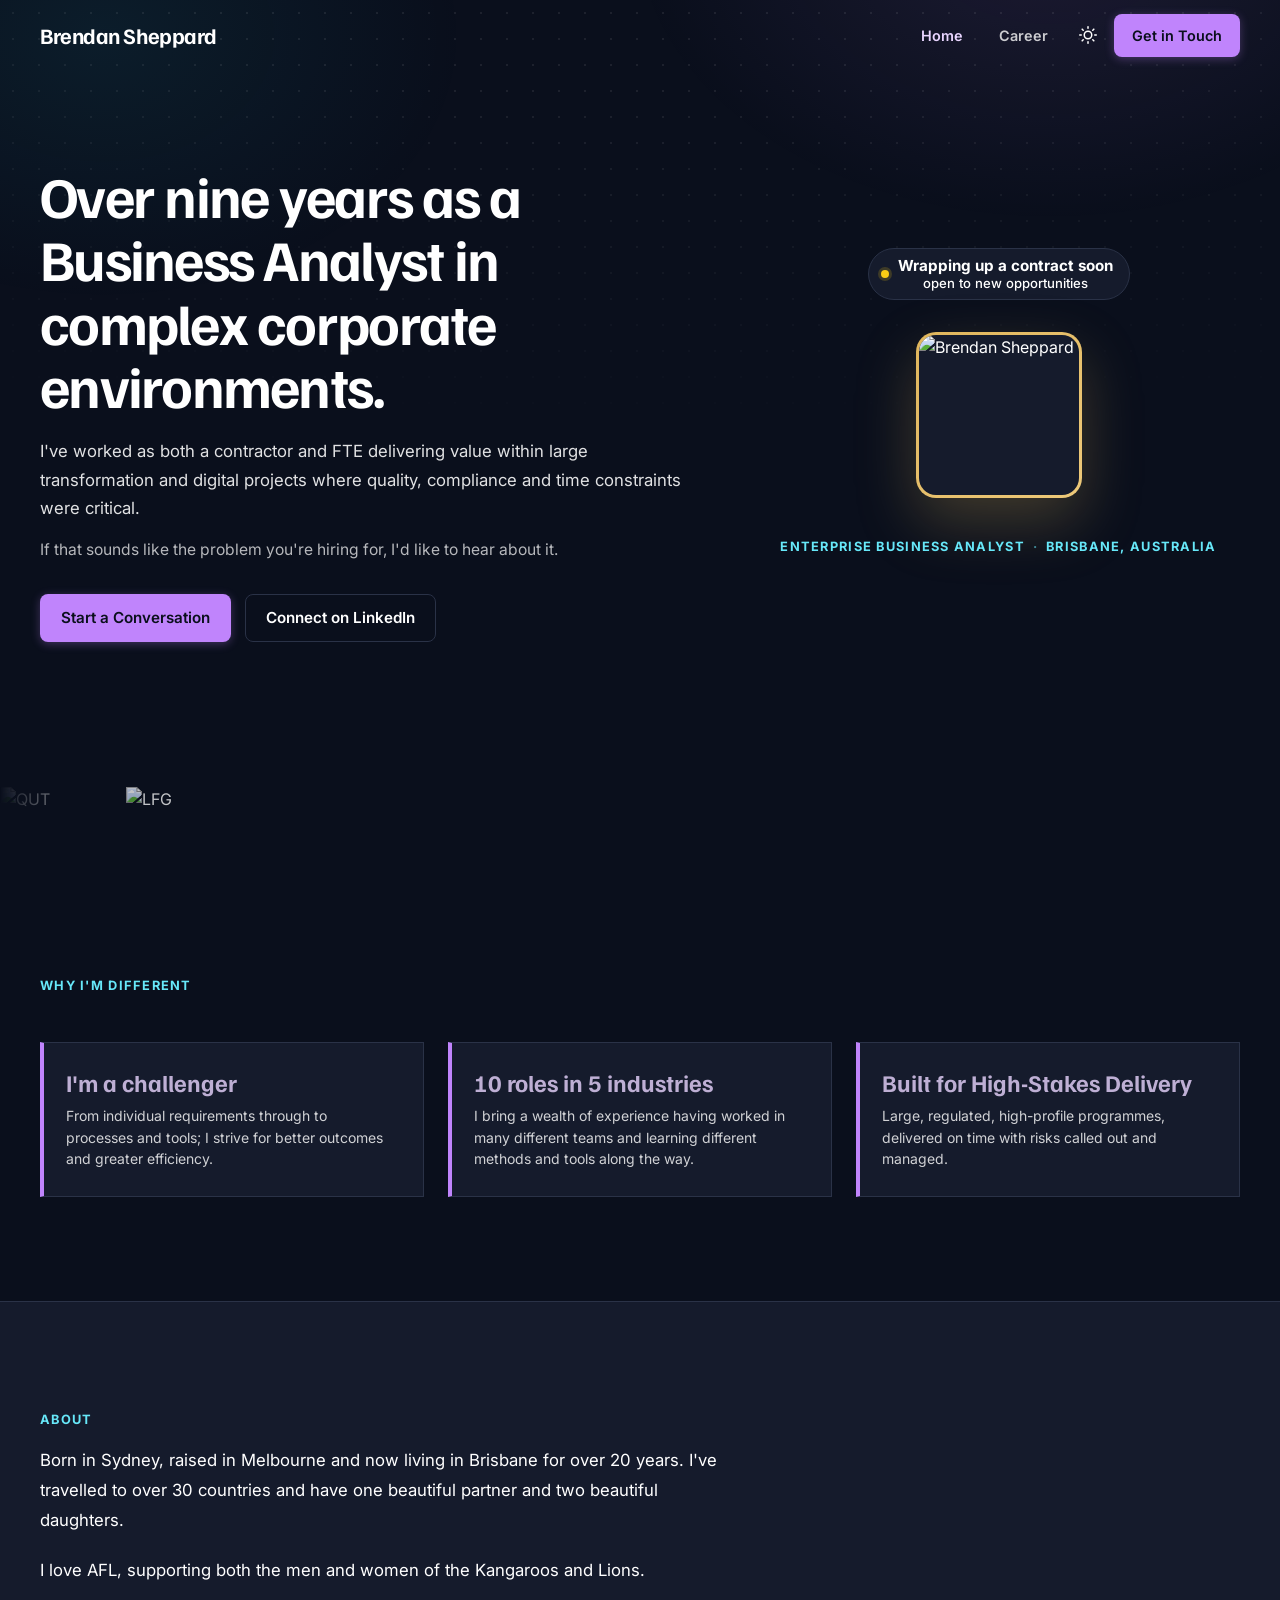
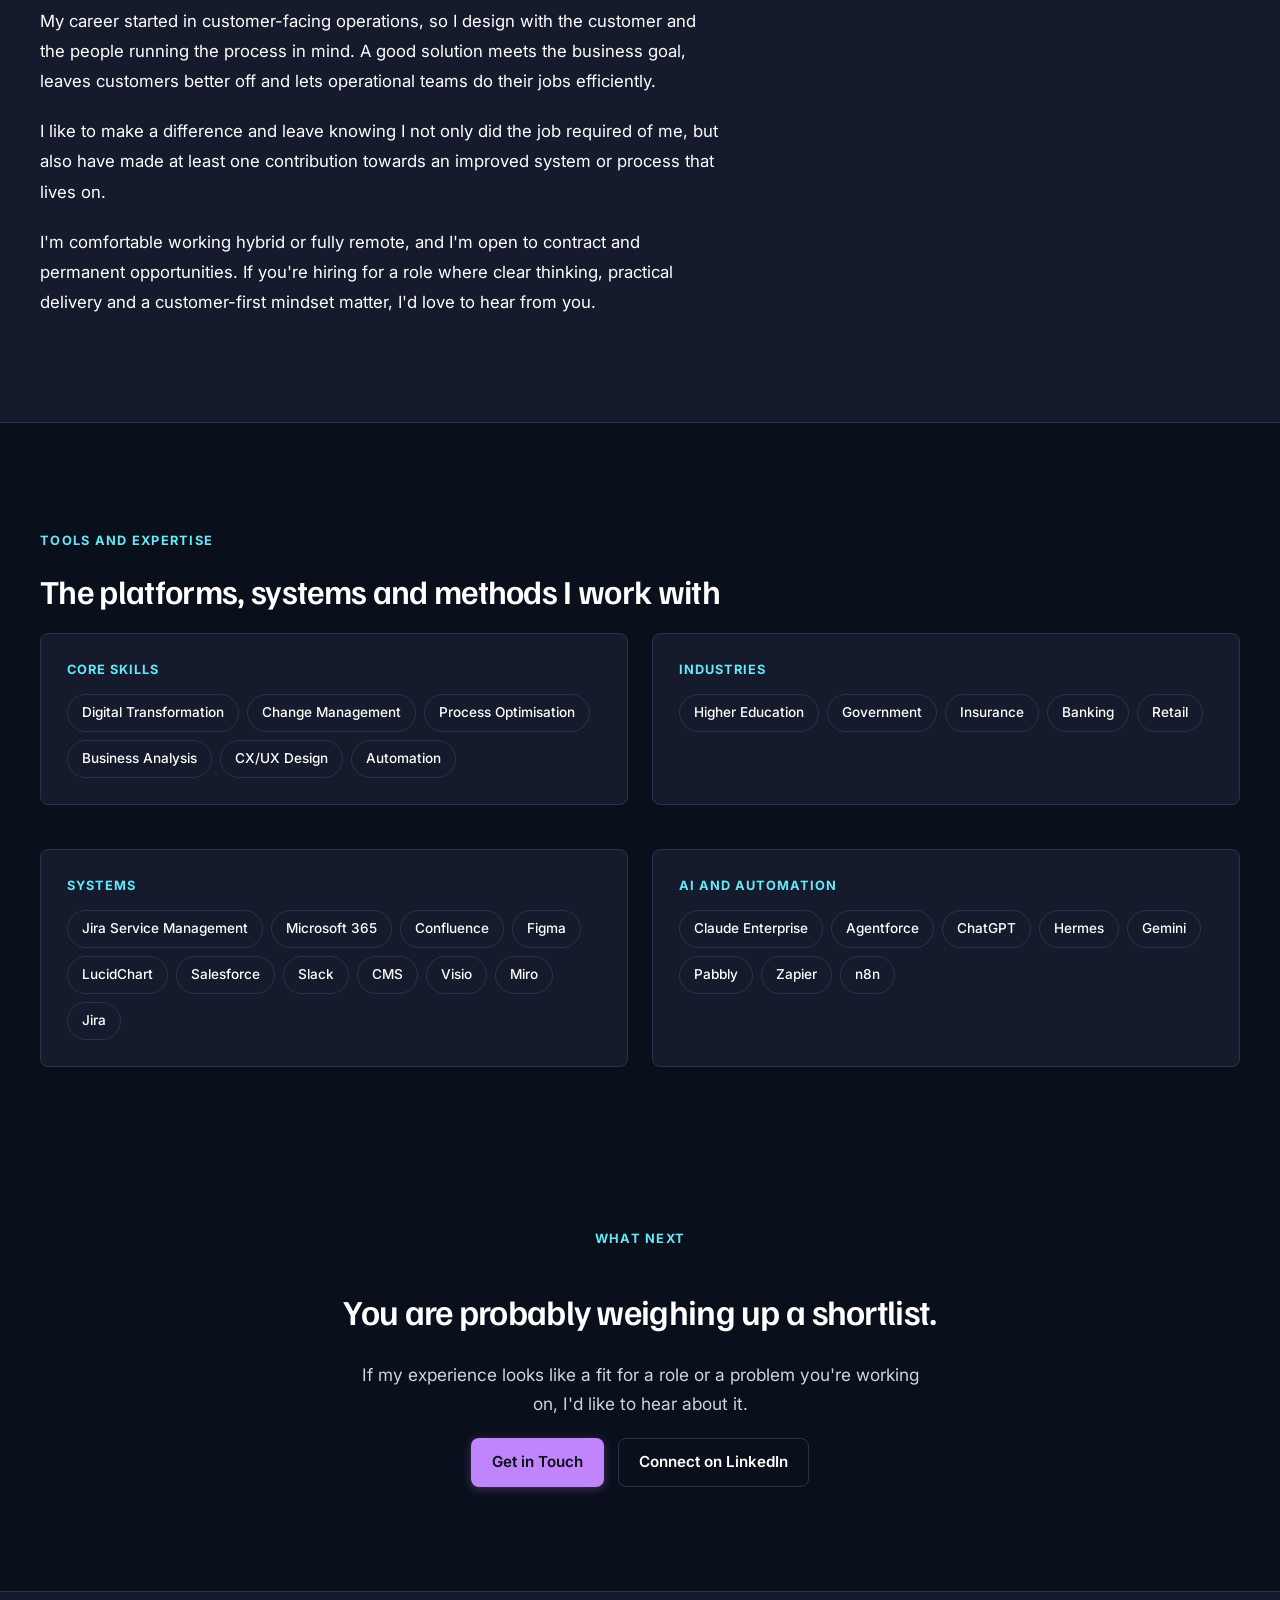
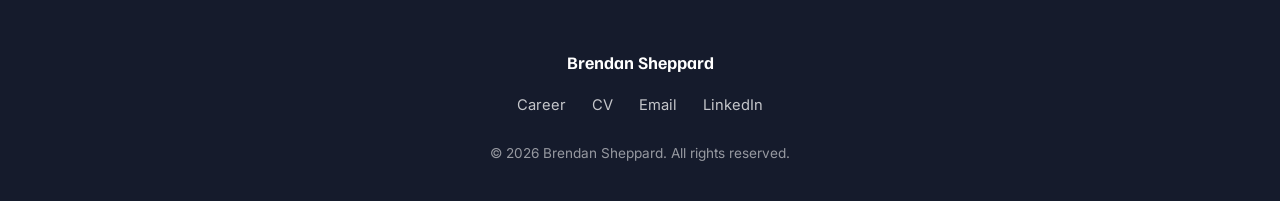
==== index.html @ 14ba5b44 "restore footer links on mobile; career page: remove stats, retitle to INTERACTIVE CAREER MAP" ====
<!-- brendansheppard.com, home
     v2.0, 15 Oct 2026: evidence-first rebuild. Proof bar, evidence blocks,
     first 90 days, how I work, certifications. Years claim corrected.
     v2.8, 19 Oct 2026: career map page added — header Career nav link,
     mobile hamburger restored (2+ nav items), envelope button removed.
     Dev only: career.html not yet on prod. -->
<!DOCTYPE html>
<html lang="en-AU">
<head>
<meta charset="UTF-8" />
<meta name="viewport" content="width=device-width, initial-scale=1" />
<title>Brendan Sheppard - Business Analyst, Brisbane</title>
<meta name="description" content="Over nine years as a Business Analyst in complex corporate environments." />
<link rel="icon" href="data:image/svg+xml;utf8,<svg xmlns='http://www.w3.org/2000/svg' width='32' height='32'><text x='16' y='23' text-anchor='middle' font-family='sans-serif' font-size='22' font-weight='bold' fill='%23A855F7'>B</text></svg>" media="(prefers-color-scheme: dark)">
<link rel="icon" href="data:image/svg+xml;utf8,<svg xmlns='http://www.w3.org/2000/svg' width='32' height='32'><text x='16' y='23' text-anchor='middle' font-family='sans-serif' font-size='22' font-weight='bold' fill='%237C3AED'>B</text></svg>" media="(prefers-color-scheme: light)">
<link rel="preconnect" href="https://fonts.googleapis.com">
<link rel="preconnect" href="https://fonts.gstatic.com" crossorigin>
<link href="https://fonts.googleapis.com/css2?family=Familjen+Grotesk:wght@500;600;700&family=Inter:wght@400;500;600;700&display=swap" rel="stylesheet">
<script>
  /* Site defaults to dark. Runs synchronously before first paint to avoid
     a flash — only an explicit saved 'light' choice opts out of dark.
     Kept as a plain inline script (not a module import) specifically so
     it executes before anything else, including CSS. */
  (function(){
    try{
      var t = localStorage.getItem('theme') || 'dark';
      if(t !== 'light') document.documentElement.setAttribute('data-theme','dark');
    }catch(e){
      document.documentElement.setAttribute('data-theme','dark');
    }
  })();
</script>

  <script type="module" crossorigin src="/assets/main-UUm91_j5.js"></script>
  <link rel="stylesheet" crossorigin href="/assets/main-f97qquOj.css">
  <style>
    /* Patch v1.2, 25 Jul 2026: centre the role/location line under the
       portrait — it was rendering left-aligned once it wrapped to two
       lines on narrow screens. Scoped override, not a stylesheet edit. */
    .hero-caption { text-align: center; }
    .eyebrow-line-inner {
      display: inline-flex;
      justify-content: center;
      flex-wrap: wrap;
      width: 100%;
    }
    /* Patch v1.5: Core Skills/Industries/Systems/AI cards and their pills
       aren't interactive, but touch devices were firing a hover/active
       highlight on tap anyway. pointer-events:none stops the browser
       matching :hover/:active on these elements at all, so no state
       change fires regardless of what triggers it underneath. */
    .facet-card, .chip {
      pointer-events: none;
    }
  /* Patch v1.6: About grid columns should visually end at roughly the
       same height. Stretch both columns to full row height, then let the
       right column distribute its cards evenly so there's no dead space
       at the bottom. */
    .about-grid { align-items: stretch; }
    .about-grid > div:last-child {
      display: flex;
      flex-direction: column;
      justify-content: space-between;
    }
  /* Patch v1.6: status pill split into two centred lines — title bold +
       slightly larger, secondary line at base font size */
    .status-pill-text {
      display: flex;
      flex-direction: column;
      align-items: center;
      text-align: center;
    }
    .status-pill-title {
      font-size: .95rem;
      font-weight: 700;
      line-height: 1.25;
    }
    .status-pill-sub {
      font-size: .82rem;
      font-weight: 500;
      line-height: 1.3;
    }
  /* Patch v2.0, 15 Oct 2026: new components for the evidence-first
     rebuild. All styles use existing design tokens only. */
    /* About section: single column when facet cards are moved out */
    .about-solo {
      display: block;
      max-width: 68ch;
    }
    /* Proof bar: three numbered tiles in a row */
    .proof-bar {
      display: grid;
      grid-template-columns: repeat(3, 1fr);
      gap: var(--gap, 24px);
    }
    @media (max-width: 700px) {
      .proof-bar { grid-template-columns: 1fr; }
    }
    .proof-tile {
      background: var(--surface);
      border: 1px solid var(--border);
      padding: 1.5rem;
      display: flex;
      flex-direction: column;
      gap: .35rem;
    }
    .proof-num {
      font-family: var(--font-display);
      font-size: 2.25rem;
      font-weight: 700;
      line-height: 1.15;
      color: var(--accent-text);
    }
    .proof-label {
      font-size: .9rem;
      line-height: 1.4;
      color: var(--fg);
    }
    /* Evidence grid: three cards in a row on wide screens */
    .evidence-grid {
      display: grid;
      grid-template-columns: repeat(3, 1fr);
      gap: var(--gap, 24px);
    }
    @media (max-width: 800px) {
      .evidence-grid { grid-template-columns: 1fr; }
    }
    .evidence-card .card-body {
      display: flex;
      flex-direction: column;
      gap: 1rem;
    }
    .evidence-meta {
      font-size: .75rem;
      font-weight: 600;
      text-transform: uppercase;
      letter-spacing: .06em;
      color: var(--accent-text);
    }
    /* Steps list for First 90 Days */
    .steps {
      display: flex;
      flex-direction: column;
      gap: 1.5rem;
      padding: 0;
      margin: 0;
      list-style: none;
    }
    .steps li {
      display: flex;
      gap: 1rem;
      align-items: flex-start;
    }
    .step-num {
      flex-shrink: 0;
      display: inline-flex;
      align-items: center;
      justify-content: center;
      width: 2rem;
      height: 2rem;
      border-radius: 50%;
      font-family: var(--font-display);
      font-size: .85rem;
      font-weight: 700;
      background: var(--accent);
      color: var(--on-accent);
      margin-top: .1rem;
    }
    .step-text {
      flex: 1;
      font-size: .95rem;
      line-height: 1.55;
      color: var(--fg);
    }
    /* Principles grid for How I Work */
    .principles-grid {
      display: grid;
      grid-template-columns: repeat(2, 1fr);
      gap: 1rem;
    }
    @media (max-width: 700px) {
      .principles-grid { grid-template-columns: 1fr; }
    }
    .principles-grid .card {
      padding: 1.25rem;
    }
    .principle-num {
      font-family: var(--font-display);
      font-size: .75rem;
      font-weight: 700;
      text-transform: uppercase;
      letter-spacing: .06em;
      color: var(--accent-text);
      margin-bottom: .35rem;
    }
    .principle-text {
      font-size: .9rem;
      line-height: 1.5;
      color: var(--fg);
    }
    /* Facet cards intro */
    .tools-heading {
      font-size: .95rem;
      line-height: 1.5;
      color: var(--fg);
      margin-bottom: 0;
    }
    /* Practical bits card */
    .practical-grid {
      display: grid;
      grid-template-columns: 1fr 1fr;
      gap: 1.25rem;
    }
    @media (max-width: 500px) {
      .practical-grid { grid-template-columns: 1fr; }
    }
    .practical-item dt {
      font-size: .75rem;
      font-weight: 600;
      text-transform: uppercase;
      letter-spacing: .06em;
      color: var(--accent-text);
      margin-bottom: .2rem;
    }
    .practical-item dd {
      font-size: .9rem;
      line-height: 1.4;
      color: var(--fg);
      margin: 0;
    }
    /* Cyan text contrast fix on light theme */
    :root {
      --accent-cyan-text: #00707A;
    }
    [data-theme="dark"] {
      --accent-cyan-text: #67e8f9;
    }
    /* Facet cards grid: 2 columns wide, 1 column narrow.
       CRITICAL: never use inline style for grid layouts — inline styles
       can't respond to media queries and WILL overflow on mobile. */
    .facet-grid {
      display: grid;
      grid-template-columns: 1fr 1fr;
      gap: var(--gap, 24px);
    }
    @media (max-width: 700px) {
      .facet-grid { grid-template-columns: 1fr; }
    }
    /* Header nav links — desktop shows them next to Get in Touch; the
       compiled bundle closes the mobile drawer on any a.nav-link click. */
    .header-right .nav-link {
      display: none;
      align-items: center;
      padding: 10px 14px;
      font-size: .9rem;
      font-weight: 600;
      color: var(--fg);
      opacity: .78;
      text-decoration: none;
      border-radius: var(--radius);
      transition: opacity .2s, background .2s;
    }
    @media (width >= 470px) {
      .header-right .nav-link { display: inline-flex; }
    }
    .header-right .nav-link:hover { opacity: 1; background: var(--surface); }
    .header-right .nav-link[aria-current="page"] { opacity: 1; color: var(--accent-text); }

    /* Mobile drawer nav links */
    .mobile-nav .nav-link {
      display: block;
      padding: 14px 2px;
      font-size: 1rem;
      font-weight: 600;
      color: var(--fg);
      opacity: .85;
      text-decoration: none;
      border-bottom: 1px solid var(--border);
    }
    .mobile-nav .nav-link:hover,
    .mobile-nav .nav-link[aria-current="page"] { opacity: 1; color: var(--accent-text); }
    .mobile-nav .mobile-nav-links { margin-bottom: 4px; }
  /* Patch v2.1, 17 Oct 2026: Why I'm Different section — three
       accent-left cards in a row, number above claim. */
    /* Patch v2.1, 17 Oct 2026: contact band — consistent vertical
       gap between elements instead of mixed margins. */
    .contact-band .container {
      display: flex;
      flex-direction: column;
      align-items: center;
      gap: 1.25rem;
    }
    .contact-band h2 {
      margin: 0;
      font-size: clamp(1.7rem, 3.4vw, 2.2rem);
      font-weight: 600;
    }
    .contact-band p {
      opacity: .82;
      max-width: 560px;
      margin: 0;
      font-size: 1.08rem;
      line-height: 1.7;
    }
    .contact-band .btn-row {
      flex-wrap: wrap;
      justify-content: center;
      gap: 14px;
      display: flex;
    }
    .why-section .container {
      display: flex;
      flex-direction: column;
      gap: 2rem;
    }
    .why-grid {
      display: grid;
      grid-template-columns: repeat(3, 1fr);
      gap: var(--gap, 24px);
    }
    @media (max-width: 800px) {
      .why-grid { grid-template-columns: 1fr; }
    }
    .card-accent-left {
      border-left: 4px solid var(--accent);
      padding-left: 22px;
    }
    .why-card {
      display: flex;
      flex-direction: column;
      gap: .5rem;
    }
    .why-num {
      font-family: var(--font-display);
      font-size: 1.75rem;
      font-weight: 700;
      line-height: 1.15;
      color: var(--accent-text);
    }
    .why-claim {
      font-size: 1rem;
      font-weight: 600;
      line-height: 1.35;
      color: var(--fg-heading, var(--fg));
    }
    .why-body {
      font-size: .875rem;
      line-height: 1.55;
      color: var(--fg);
    }
  /* Patch v2.5, 19 Oct 2026: why-card titles on one line. The compiled
     @max-width:800px grid breakpoint fires while the container is still
     capped at 48rem, squeezing cards to ~216px and wrapping titles to
     2-3 lines. Single column until 1025px (same logic as the hero v2.4
     fix), 3-col after, and cap the title at 1.5rem so the longest title
     fits one line in the narrowest 3-col card (~294px). */
    .why-grid { grid-template-columns: 1fr; }
    .why-num { font-size: 1.5rem; }
    @media (width >= 1025px) {
      .why-grid { grid-template-columns: repeat(3, 1fr); }
    }
  /* Patch v2.2, 19 Oct 2026: balance whitespace above and below the logo
     marquee. The hero contributes ~80px bottom padding and the first
     .section contributes ~104px top, so the band needs ~20px more top
     than bottom padding for the perceived gaps to match. */
    .logo-section {
      padding: clamp(36px, 4.5vw, 56px) 0 clamp(16px, 2.5vw, 32px);
    }
  /* Patch v2.3, 19 Oct 2026: on wide screens keep the header controls and
     the logo marquee aligned with the content column instead of
     stretching to the viewport edges. The header is position:fixed/inset:0
     so it always spans the viewport. Its side padding mirrors the
     .container breakpoints (40/48/64/80/96rem) PLUS the container's inner
     padding (clamp(20px,4vw,40px)), so the logo and buttons sit exactly
     on the same text column as the page content. The marquee strip is
     capped to the same widths and centred. max() keeps a minimum padding
     so nothing ever jams an edge at the exact breakpoint widths. */
    .header { padding: 0 clamp(14px, 3vw, 32px); }
    .logo-strip { max-width: 100%; margin: 0 auto; }
    @media (width >= 40rem)  { .header { padding: 0 max(calc((100vw - 40rem) / 2 + clamp(20px, 4vw, 40px)), clamp(14px, 3vw, 32px)); }  .logo-strip { max-width: 40rem; } }
    @media (width >= 48rem)  { .header { padding: 0 max(calc((100vw - 48rem) / 2 + clamp(20px, 4vw, 40px)), clamp(14px, 3vw, 32px)); }  .logo-strip { max-width: 48rem; } }
    @media (width >= 64rem)  { .header { padding: 0 max(calc((100vw - 64rem) / 2 + clamp(20px, 4vw, 40px)), clamp(14px, 3vw, 32px)); }  .logo-strip { max-width: 64rem; } }
    @media (width >= 80rem)  { .header { padding: 0 max(calc((100vw - 80rem) / 2 + clamp(20px, 4vw, 40px)), clamp(14px, 3vw, 32px)); }  .logo-strip { max-width: 80rem; } }
    @media (width >= 96rem)  { .header { padding: 0 max(calc((100vw - 96rem) / 2 + clamp(20px, 4vw, 40px)), clamp(14px, 3vw, 32px)); }  .logo-strip { max-width: 96rem; } }
  /* Patch v2.4, 19 Oct 2026: hero caption gap under the portrait.
     The compiled @900px 2-column switch fires while the container is
     still capped at 48rem (768px), so the media column (271px) is
     narrower than the 320px portrait and the caption drops 180-220px
     below the photo. Keep the hero single-column until 1025px, then go
     2-column with a tighter row gap so the caption sits ~35px under the
     portrait — matching the pill-to-photo gap above. */
    @media (width >= 900px) and (width <= 1024px) {
      .hero-grid { grid-template-columns: 1fr; grid-template-areas: "media" "caption" "copy"; gap: clamp(20px, 4vw, 32px); }
      .hero-copy { text-align: center; align-self: auto; }
      .hero-caption { align-self: auto; }
      .hero h1 { margin-top: 14px; }
      .hero-ctas { justify-content: center; }
      .portrait { width: min(260px, 58vw); }
    }
    @media (width >= 1025px) {
      .hero-grid { grid-template: "copy media" "copy caption" / 1.15fr .85fr; align-items: start; column-gap: clamp(28px, 5vw, 64px); row-gap: 35px; }
      .hero-copy { text-align: left; align-self: center; }
      .hero-caption { align-self: start; }
    }
  /* Patch v2.6, 19 Oct 2026: section padding sweep. The contact band
     follows the Tools section — both transparent .section — so their
     paddings stacked (104+104=208px) with no alt-panel to break the
     whitespace, making the gap above "What next" read too large. Reduce
     the band's top padding so the perceived gap matches the other
     sections (~145px desktop, tracked across widths: tools pb 104 +
     band pt ~40). */
    .contact-band {
      padding-top: clamp(24px, 3vw, 40px);
      padding-bottom: clamp(64px, 9vw, 104px);
    }
  /* Patch v2.7, 19 Oct 2026: dev-only — profile portrait at half size.
     Compiled widths min(260px,58vw) / min(320px,68vw) halve to
     min(130px,29vw) / min(160px,34vw). Overrides all three breakpoint
     states (mobile, 900-1024 single col, 1025+ two col). The half-size
     portrait also makes the media column shorter than the copy column,
     which stretches grid row 1 and floats the caption far below the
     photo — anchor the media block to the bottom of its row so the
     caption gap stays at the 35px row-gap. */
    .portrait { width: min(130px, 29vw); }
    @media (width >= 900px) and (width <= 1024px) {
      .portrait { width: min(130px, 29vw); }
    }
    @media (width >= 1025px) {
      .portrait { width: min(160px, 34vw); }
      .hero-media { align-self: end; }
    }
  /* Patch v2.8, 20 Oct 2026: keep theme toggle visible on mobile. The
     compiled stylesheet hides .theme-btn below 600px. For multi-page
     sites (Home + Career) the desktop header toggle should stay visible
     at every width; the mobile nav drawer toggle is an extra, not the
     only option. */
    #theme-toggle-desktop { display: grid; }
  </style>
</head>
<body>
  <div class="bg-bloom" aria-hidden="true"></div>
  <div class="bg-grid" aria-hidden="true"></div>

    <header class="header" id="header">
    <div class="header-left">
      <a href="/index.html" class="site-logo" aria-label="Brendan Sheppard — home">Brendan Sheppard</a>
    </div>
    <div class="header-right">
      <a href="/index.html" class="nav-link" aria-current="page">Home</a>
      <a href="/career.html" class="nav-link">Career</a>
      <button class="theme-btn" id="theme-toggle-desktop" title="Toggle theme" aria-label="Toggle light or dark theme">
        <svg class="theme-icon" id="theme-icon-desktop" viewBox="0 0 24 24"></svg>
      </button>
      <button type="button" class="btn btn-primary cta-trigger" id="contact-trigger-desktop" aria-haspopup="dialog">Get in Touch</button>
      <button type="button" class="hamburger-btn" id="hamburger-btn" aria-label="Open menu" aria-expanded="false" aria-controls="mobile-nav">
        <span class="hamburger-bar"></span><span class="hamburger-bar"></span><span class="hamburger-bar"></span>
      </button>
    </div>
  </header>

  <!-- Mobile nav: now two pages (Home + Career) plus contact, so the
       hamburger drawer is the right pattern again. -->
  <nav class="mobile-nav" id="mobile-nav" aria-label="Menu" hidden>
    <button type="button" class="mobile-nav-close" id="mobile-nav-close" aria-label="Close menu">
      <svg width="20" height="20" viewBox="0 0 24 24" fill="none" stroke="currentColor" stroke-width="2" stroke-linecap="round"><line x1="18" y1="6" x2="6" y2="18"/><line x1="6" y1="6" x2="18" y2="18"/></svg>
    </button>
    <div class="mobile-nav-links">
      <a href="/index.html" class="nav-link" aria-current="page">Home</a>
      <a href="/career.html" class="nav-link">Career</a>
    </div>
    <div class="mobile-nav-utility mobile-nav-theme-row">
      <button class="theme-btn" id="theme-toggle-mobile" title="Toggle theme" aria-label="Toggle light or dark theme">
        <svg class="theme-icon" id="theme-icon-mobile" viewBox="0 0 24 24"></svg>
      </button>
    </div>
    <button type="button" class="btn btn-primary mobile-nav-contact" id="contact-trigger-mobile">Get in Touch</button>
  </nav>
  <div class="mobile-nav-backdrop" id="mobile-nav-backdrop" hidden></div>


    <div class="contact-backdrop" id="contact-backdrop" hidden></div>
  <aside class="contact-drawer" id="contact-drawer" role="dialog" aria-modal="true" aria-labelledby="contact-drawer-title" hidden>
    <button type="button" class="contact-drawer-close" id="contact-drawer-close" aria-label="Close">
      <svg width="20" height="20" viewBox="0 0 24 24" fill="none" stroke="currentColor" stroke-width="2" stroke-linecap="round"><line x1="18" y1="6" x2="6" y2="18"/><line x1="6" y1="6" x2="18" y2="18"/></svg>
    </button>
    <div class="contact-drawer-body">
      <h2 id="contact-drawer-title" class="contact-item" style="animation-delay:.05s">Get in Touch</h2>
      <p class="drawer-lead contact-item" style="animation-delay:.1s">The quickest ways to reach me directly.</p>

      <div class="contact-block contact-item" style="animation-delay:.16s">
        <span class="contact-label">Email</span>
        <div class="contact-email-row">
          <a href="mailto:" class="contact-email" id="contact-email-link"></a>
          <button type="button" class="contact-copy" id="contact-copy-btn" data-copy="" aria-label="Copy email address">
            <svg width="20" height="20" viewBox="0 0 24 24" fill="none" stroke="currentColor" stroke-width="2" stroke-linecap="round" stroke-linejoin="round"><rect x="9" y="9" width="13" height="13" rx="2"/><path d="M5 15H4a2 2 0 0 1-2-2V4a2 2 0 0 1 2-2h9a2 2 0 0 1 2 2v1"/></svg>
            <svg class="icon-check" width="20" height="20" viewBox="0 0 24 24" fill="none" stroke="currentColor" stroke-width="2" stroke-linecap="round" stroke-linejoin="round" style="display:none"><polyline points="20 6 9 17 4 12"/></svg>
          </button>
        </div>
      </div>

      <div class="contact-block contact-item" style="animation-delay:.22s">
        <span class="contact-label">LinkedIn</span>
        <div class="contact-email-row">
          <a href="https://www.linkedin.com/in/brendansheppard" target="_blank" rel="noopener noreferrer" class="contact-copy" aria-label="Open LinkedIn profile">
            <svg width="20" height="20" viewBox="0 0 24 24" fill="none" stroke="currentColor" stroke-width="2" stroke-linecap="round" stroke-linejoin="round"><path d="M18 13v6a2 2 0 0 1-2 2H5a2 2 0 0 1-2-2V8a2 2 0 0 1 2-2h6"/><polyline points="15 3 21 3 21 9"/><line x1="10" y1="14" x2="21" y2="3"/></svg>
          </a>
        </div>
      </div>
    </div>
  </aside>


  <main>
    <!-- Hero -->
    <section class="hero">
      <div class="container hero-grid">
        <div class="hero-copy">
          <h1 class="reveal d1">Over nine years as a Business Analyst in complex corporate environments.</h1>
          <p class="lead reveal d2">
            I've worked as both a contractor and FTE delivering value within large transformation and digital projects where quality, compliance and time constraints were critical.
          </p>
          <p class="lead-sub reveal d2">
            If that sounds like the problem you're hiring for, I'd like to hear about it.
          </p>
          <div class="hero-ctas reveal d3">
            <button type="button" class="btn btn-primary" data-open-contact>Start a Conversation</button>
            <a href="https://www.linkedin.com/in/brendansheppard" target="_blank" rel="noopener noreferrer" class="btn btn-ghost">Connect on LinkedIn</a>
          </div>
        </div>
        <div class="hero-media reveal d2">
          <div class="status-pill status-pill--limited">
            <span class="status-dot" aria-hidden="true"></span>
            <span class="status-pill-text">
              <strong class="status-pill-title">Wrapping up a contract soon</strong>
              <span class="status-pill-sub">open to new opportunities</span>
            </span>
          </div>
          <div class="portrait-ring">
            <img src="https://res.cloudinary.com/textac/image/upload/v1761572854/Headshot_white_tn3o7u.png" alt="Brendan Sheppard" class="portrait" />
          </div>
        </div>
        <p class="hero-caption reveal">
          <span class="eyebrow-line-inner">
            <span class="eyebrow-role">Enterprise Business Analyst</span><span class="eyebrow-sep" aria-hidden="true">&middot;</span><span class="eyebrow-loc">Brisbane, Australia</span>
          </span>
        </p>
      </div>
    </section>

    <!-- Logo marquee -->
    <section class="logo-section" aria-label="Companies I've worked with">
      <div class="logo-strip">
        <div class="marquee-inner">
          <div class="marquee-track">
            <img src="https://res.cloudinary.com/textac/image/upload/v1761531976/allianz-black_fhzl8z.svg" alt="Allianz" class="logo-mono" loading="lazy" onerror="this.style.display='none'" />
            <img src="https://res.cloudinary.com/textac/image/upload/v1761532578/budget-direct-black_boldgt.svg" alt="Budget Direct" class="logo-mono" loading="lazy" onerror="this.style.display='none'" />
            <img src="https://res.cloudinary.com/textac/image/upload/v1761532579/fc-black_cxbh7a.svg" alt="Flight Centre" class="logo-mono" loading="lazy" onerror="this.style.display='none'" />
            <img src="https://res.cloudinary.com/textac/image/upload/v1761540650/fcm-black_yafwon.svg" alt="FCM" class="logo-mono" loading="lazy" onerror="this.style.display='none'" />
            <img src="https://res.cloudinary.com/textac/image/upload/v1761532580/liquid-black_l8fhgy.svg" alt="Liquid Interactive" class="logo-mono" loading="lazy" onerror="this.style.display='none'" />
            <img src="https://res.cloudinary.com/textac/image/upload/v1761532580/pfb-black_d1qsug.svg" alt="People First Bank" class="logo-mono" loading="lazy" onerror="this.style.display='none'" />
            <img id="logopairv0-light" src="https://res.cloudinary.com/textac/image/upload/v1783943098/qut-6_ryd2cj.svg" alt="QUT" class="logo-light" loading="lazy" onerror="this.style.display='none'; var d=document.getElementById('logopairv0-dark'); if(d) d.style.display='inline';" />
            <img id="logopairv0-dark" src="https://res.cloudinary.com/textac/image/upload/v1783943736/qut-6-edited_1_ukhguq.svg" alt="QUT" class="logo-dark" loading="lazy" onerror="this.style.display='none'; var l=document.getElementById('logopairv0-light'); if(l) l.style.display='inline';" />
            <img src="https://res.cloudinary.com/textac/image/upload/v1761531951/qbcc-black_f9dvaw.svg" alt="QBCC" class="logo-mono" loading="lazy" onerror="this.style.display='none'" />
            <img id="logopairv1-light" src="https://res.cloudinary.com/textac/image/upload/v1761632182/LFG_1_plgryq.svg" alt="LFG" class="logo-light" loading="lazy" onerror="this.style.display='none'; var d=document.getElementById('logopairv1-dark'); if(d) d.style.display='inline';" />
            <img id="logopairv1-dark" src="https://res.cloudinary.com/textac/image/upload/v1783944142/LFG_Logo_-_White_ijeq2k.svg" alt="LFG" class="logo-dark" loading="lazy" onerror="this.style.display='none'; var l=document.getElementById('logopairv1-light'); if(l) l.style.display='inline';" />
          </div>
          <div class="marquee-track" aria-hidden="true">
            <img src="https://res.cloudinary.com/textac/image/upload/v1761531976/allianz-black_fhzl8z.svg" alt="" aria-hidden="true" class="logo-mono" loading="lazy" onerror="this.style.display='none'" />
            <img src="https://res.cloudinary.com/textac/image/upload/v1761532578/budget-direct-black_boldgt.svg" alt="" aria-hidden="true" class="logo-mono" loading="lazy" onerror="this.style.display='none'" />
            <img src="https://res.cloudinary.com/textac/image/upload/v1761532579/fc-black_cxbh7a.svg" alt="" aria-hidden="true" class="logo-mono" loading="lazy" onerror="this.style.display='none'" />
            <img src="https://res.cloudinary.com/textac/image/upload/v1761540650/fcm-black_yafwon.svg" alt="" aria-hidden="true" class="logo-mono" loading="lazy" onerror="this.style.display='none'" />
            <img src="https://res.cloudinary.com/textac/image/upload/v1761532580/liquid-black_l8fhgy.svg" alt="" aria-hidden="true" class="logo-mono" loading="lazy" onerror="this.style.display='none'" />
            <img src="https://res.cloudinary.com/textac/image/upload/v1761532580/pfb-black_d1qsug.svg" alt="" aria-hidden="true" class="logo-mono" loading="lazy" onerror="this.style.display='none'" />
            <img id="logopairh0-light" src="https://res.cloudinary.com/textac/image/upload/v1783943098/qut-6_ryd2cj.svg" alt="" aria-hidden="true" class="logo-light" loading="lazy" onerror="this.style.display='none'; var d=document.getElementById('logopairh0-dark'); if(d) d.style.display='inline';" />
            <img id="logopairh0-dark" src="https://res.cloudinary.com/textac/image/upload/v1783943736/qut-6-edited_1_ukhguq.svg" alt="" aria-hidden="true" class="logo-dark" loading="lazy" onerror="this.style.display='none'; var l=document.getElementById('logopairh0-light'); if(l) l.style.display='inline';" />
            <img src="https://res.cloudinary.com/textac/image/upload/v1761531951/qbcc-black_f9dvaw.svg" alt="" aria-hidden="true" class="logo-mono" loading="lazy" onerror="this.style.display='none'" />
            <img id="logopairh1-light" src="https://res.cloudinary.com/textac/image/upload/v1761632182/LFG_1_plgryq.svg" alt="" aria-hidden="true" class="logo-light" loading="lazy" onerror="this.style.display='none'; var d=document.getElementById('logopairh1-dark'); if(d) d.style.display='inline';" />
            <img id="logopairh1-dark" src="https://res.cloudinary.com/textac/image/upload/v1783944142/LFG_Logo_-_White_ijeq2k.svg" alt="" aria-hidden="true" class="logo-dark" loading="lazy" onerror="this.style.display='none'; var l=document.getElementById('logopairh1-light'); if(l) l.style.display='inline';" />
          </div>
        </div>
      </div>
    </section>

    

    <!-- Why I'm Different -->
    <section class="section why-section" aria-labelledby="why-title">
      <div class="container">
        <h2 class="eyebrow" id="why-title">Why I'm different</h2>

        <div class="why-grid">

          <article class="card card-accent-left why-card reveal d1">
            <p class="why-num">I'm a challenger</p>
            <p class="why-body">From individual requirements through to processes and tools; I strive for better outcomes and greater efficiency.</p>
          </article>

          <article class="card card-accent-left why-card reveal d2">
            <p class="why-num">10 roles in 5 industries</p>
            <p class="why-body">I bring a wealth of experience having worked in many different teams and learning different methods and tools along the way.</p>
          </article>

          <article class="card card-accent-left why-card reveal d3">
            <p class="why-num">Built for High-Stakes Delivery</p>
            <p class="why-body">Large, regulated, high-profile programmes, delivered on time with risks called out and managed.</p>
          </article>

        </div>
      </div>
    </section>

    <!-- About -->
    <section class="section section-alt">
      <div class="container">
        <div class="about-copy about-solo">
          <span class="eyebrow reveal">About</span>
          <p class="reveal">
            Born in Sydney, raised in Melbourne and now living in Brisbane for over 20 years. I've travelled to over 30 countries and have one beautiful partner and two beautiful daughters.
          </p>
          <p class="reveal">
            I love AFL, supporting both the men and women of the Kangaroos and Lions.
          </p>
          <p class="reveal">
            My career started in customer-facing operations, so I design with the customer and the people running the process in mind. A good solution meets the business goal, leaves customers better off and lets operational teams do their jobs efficiently.
          </p>
          <p class="reveal">
            I like to make a difference and leave knowing I not only did the job required of me, but also have made at least one contribution towards an improved system or process that lives on.
          </p>
          <p class="reveal">
            I'm comfortable working hybrid or fully remote, and I'm open to contract and permanent opportunities. If you're hiring for a role where clear thinking, practical delivery and a customer-first mindset matter, I'd love to hear from you.
          </p>
        </div>
      </div>
    </section>

    

    

    <!-- Facet cards -->
    <section class="section">
      <div class="container">
        <span class="eyebrow reveal">Tools and expertise</span>
        <h2 class="section-title reveal">The platforms, systems and methods I work with</h2>
        <div class="facet-grid">
          <div class="card facet-card reveal d1">
            <h3>Core Skills</h3>
            <div class="chips">
              <span class="chip">Business Analysis</span>
              <span class="chip">Process Optimisation</span>
              <span class="chip">Digital Transformation</span>
              <span class="chip">Automation</span>
              <span class="chip">Change Management</span>
              <span class="chip">CX/UX Design</span>
            </div>
          </div>
          <div class="card facet-card reveal d2">
            <h3>Industries</h3>
            <div class="chips">
              <span class="chip">Banking</span>
              <span class="chip">Government</span>
              <span class="chip">Insurance</span>
              <span class="chip">Retail</span>
              <span class="chip">Higher Education</span>
            </div>
          </div>
          <div class="card facet-card reveal d3">
            <h3>Systems</h3>
            <div class="chips">
              <span class="chip">Salesforce</span>
              <span class="chip">Jira</span>
              <span class="chip">Jira Service Management</span>
              <span class="chip">Confluence</span>
              <span class="chip">Microsoft 365</span>
              <span class="chip">Figma</span>
              <span class="chip">Miro</span>
              <span class="chip">Visio</span>
              <span class="chip">LucidChart</span>
              <span class="chip">Slack</span>
              <span class="chip">CMS</span>
            </div>
          </div>
          <div class="card facet-card reveal d4">
            <h3>AI and Automation</h3>
            <div class="chips">
              <span class="chip">Claude Enterprise</span>
              <span class="chip">ChatGPT</span>
              <span class="chip">Gemini</span>
              <span class="chip">Hermes</span>
              <span class="chip">Agentforce</span>
              <span class="chip">n8n</span>
              <span class="chip">Pabbly</span>
              <span class="chip">Zapier</span>
            </div>
          </div>
        </div>
      </div>
    </section>

    <!-- Contact band -->
    <section class="section contact-band">
      <div class="container">
        <span class="eyebrow reveal">What next</span>
        <h2 class="reveal">You are probably weighing up a shortlist.</h2>
        <p class="reveal d1">
          If my experience looks like a fit for a role or a problem you're working on, I'd like to hear about it.
        </p>
        <div class="btn-row reveal d2">
          <button type="button" class="btn btn-primary" data-open-contact>Get in Touch</button>
          <a href="https://www.linkedin.com/in/brendansheppard" target="_blank" rel="noopener noreferrer" class="btn btn-ghost">Connect on LinkedIn</a>
        </div>
      </div>
    </section>
  </main>

    <footer>
    <p class="footer-brand">Brendan Sheppard</p>
    <div class="footer-links">
      <a href="/career.html">Career</a>
      <a href="/cv/">CV</a>
      <span class="footer-email-wrap">
        <a href="mailto:" id="footer-email-link" data-copy="">Email</a>
        <span class="footer-email-tooltip" id="footer-email-tooltip" role="status"></span>
      </span>
      <a href="https://www.linkedin.com/in/brendansheppard" target="_blank" rel="noopener noreferrer">LinkedIn</a>
    </div>
    <p class="copyright">&copy; 2026 Brendan Sheppard. All rights reserved.</p>
  </footer>


<!-- click-to-reveal email: the email address is assembled from fragments
     and only placed into the DOM on user click. The static HTML contains
     zero trace of the address — scrapers and crawlers find nothing. -->
  <script>
    (function() {
      var parts = ['hello', String.fromCharCode(64), 'brendan', '.', 'pro'];
      var email = parts.join('');

      /* Drawer: show "Click to reveal" until tapped */
      var drawerLink = document.getElementById('contact-email-link');
      if (drawerLink) {
        drawerLink.textContent = 'Click to reveal';
        drawerLink.href = '#';
        drawerLink.style.cursor = 'pointer';
        drawerLink.addEventListener('click', function(e) {
          e.preventDefault();
          this.textContent = email;
          this.href = 'mailto:' + email;
          var btn = document.getElementById('contact-copy-btn');
          if (btn) btn.setAttribute('data-copy', email);
        });
      }

      /* Footer: runtime assembly only (link text is "Email", not the
         address itself, so no click-to-reveal needed) */
      var footerLink = document.getElementById('footer-email-link');
      if (footerLink) {
        footerLink.href = 'mailto:' + email;
        footerLink.setAttribute('data-copy', email);
      }
      var tooltip = document.getElementById('footer-email-tooltip');
      if (tooltip) tooltip.textContent = 'Copied ' + email;
    })();
  </script>

<!-- Smart chip packer: reorders pills into optimal rows for any viewport
         width. Uses best-fit-decreasing bin packing so each row fills as
         tightly as possible — no wasted space at the end of a row. -->
  <script>
    (function() {
      'use strict';
      var GAP = 8; // matches .chips { gap: 8px }

      function measureAndPack(container) {
        // Force natural widths first (rendered but unconstrained)
        var chips = Array.from(container.children);
        if (!chips.length) return;
        chips.forEach(function(c) { c.style.flex = 'none'; });
        container.style.display = 'flex';
        container.style.flexWrap = 'wrap';

        var items = chips.map(function(c) {
          return { el: c, w: c.offsetWidth };
        });

        // best-fit decreasing: sort biggest first
        items.sort(function(a, b) { return b.w - a.w; });

        var cw = container.offsetWidth;
        var rows = [];

        items.forEach(function(item) {
          var placed = false;
          for (var i = 0; i < rows.length; i++) {
            var row = rows[i];
            var used = row.reduce(function(s, x) { return s + x.w; }, 0);
            var gaps = row.length * GAP;
            var room = cw - used - gaps - GAP; // minus the gap this new chip would add
            if (item.w <= room) {
              row.push(item);
              placed = true;
              break;
            }
          }
          if (!placed) rows.push([item]);
        });

        // Flatten rows and reorder DOM
        var ordered = [];
        rows.forEach(function(row) {
          row.forEach(function(item) { ordered.push(item.el); });
        });
        ordered.forEach(function(el) { container.appendChild(el); });
      }

      function packAll() {
        var containers = document.querySelectorAll('.chips');
        containers.forEach(measureAndPack);
      }

      var timer;
      window.addEventListener('resize', function() {
        clearTimeout(timer);
        timer = setTimeout(packAll, 120);
      });

      if (document.readyState === 'complete' || document.readyState === 'interactive') {
        packAll();
        document.fonts.ready.then(packAll);
      } else {
        document.addEventListener('DOMContentLoaded', function() {
          packAll();
          document.fonts.ready.then(packAll);
        });
      }
    })();
  </script>
</body>
</html>
---- assets/main-f97qquOj.css ----
/*! tailwindcss v4.3.2 | MIT License | https://tailwindcss.com */
@layer theme{:root,:host{--font-sans:ui-sans-serif, system-ui, sans-serif, "Apple Color Emoji", "Segoe UI Emoji", "Segoe UI Symbol", "Noto Color Emoji";--font-mono:ui-monospace, SFMono-Regular, Menlo, Monaco, Consolas, "Liberation Mono", "Courier New", monospace;--default-font-family:var(--font-sans);--default-mono-font-family:var(--font-mono)}}@layer base{*,:after,:before,::backdrop{box-sizing:border-box;border:0 solid;margin:0;padding:0}::file-selector-button{box-sizing:border-box;border:0 solid;margin:0;padding:0}html,:host{-webkit-text-size-adjust:100%;tab-size:4;line-height:1.5;font-family:var(--default-font-family,ui-sans-serif, system-ui, sans-serif, "Apple Color Emoji", "Segoe UI Emoji", "Segoe UI Symbol", "Noto Color Emoji");font-feature-settings:var(--default-font-feature-settings,normal);font-variation-settings:var(--default-font-variation-settings,normal);-webkit-tap-highlight-color:transparent}hr{height:0;color:inherit;border-top-width:1px}abbr:where([title]){-webkit-text-decoration:underline dotted;text-decoration:underline dotted}h1,h2,h3,h4,h5,h6{font-size:inherit;font-weight:inherit}a{color:inherit;-webkit-text-decoration:inherit;-webkit-text-decoration:inherit;-webkit-text-decoration:inherit;-webkit-text-decoration:inherit;text-decoration:inherit}b,strong{font-weight:bolder}code,kbd,samp,pre{font-family:var(--default-mono-font-family,ui-monospace, SFMono-Regular, Menlo, Monaco, Consolas, "Liberation Mono", "Courier New", monospace);font-feature-settings:var(--default-mono-font-feature-settings,normal);font-variation-settings:var(--default-mono-font-variation-settings,normal);font-size:1em}small{font-size:80%}sub,sup{vertical-align:baseline;font-size:75%;line-height:0;position:relative}sub{bottom:-.25em}sup{top:-.5em}table{text-indent:0;border-color:inherit;border-collapse:collapse}:-moz-focusring{outline:auto}progress{vertical-align:baseline}summary{display:list-item}ol,ul,menu{list-style:none}img,svg,video,canvas,audio,iframe,embed,object{vertical-align:middle;display:block}img,video{max-width:100%;height:auto}button,input,select,optgroup,textarea{font:inherit;font-feature-settings:inherit;font-variation-settings:inherit;letter-spacing:inherit;color:inherit;opacity:1;background-color:#0000;border-radius:0}::file-selector-button{font:inherit;font-feature-settings:inherit;font-variation-settings:inherit;letter-spacing:inherit;color:inherit;opacity:1;background-color:#0000;border-radius:0}:where(select:is([multiple],[size])) optgroup{font-weight:bolder}:where(select:is([multiple],[size])) optgroup option{padding-inline-start:20px}::file-selector-button{margin-inline-end:4px}::placeholder{opacity:1}@supports (not ((-webkit-appearance:-apple-pay-button))) or (contain-intrinsic-size:1px){::placeholder{color:currentColor}@supports (color:color-mix(in lab, red, red)){::placeholder{color:color-mix(in oklab, currentcolor 50%, transparent)}}}textarea{resize:vertical}::-webkit-search-decoration{-webkit-appearance:none}::-webkit-date-and-time-value{min-height:1lh;text-align:inherit}::-webkit-datetime-edit{display:inline-flex}::-webkit-datetime-edit-fields-wrapper{padding:0}::-webkit-datetime-edit{padding-block:0}::-webkit-datetime-edit-year-field{padding-block:0}::-webkit-datetime-edit-month-field{padding-block:0}::-webkit-datetime-edit-day-field{padding-block:0}::-webkit-datetime-edit-hour-field{padding-block:0}::-webkit-datetime-edit-minute-field{padding-block:0}::-webkit-datetime-edit-second-field{padding-block:0}::-webkit-datetime-edit-millisecond-field{padding-block:0}::-webkit-datetime-edit-meridiem-field{padding-block:0}::-webkit-calendar-picker-indicator{line-height:1}:-moz-ui-invalid{box-shadow:none}button,input:where([type=button],[type=reset],[type=submit]){appearance:button}::file-selector-button{appearance:button}::-webkit-inner-spin-button{height:auto}::-webkit-outer-spin-button{height:auto}[hidden]:where(:not([hidden=until-found])){display:none!important}*,:before,:after{box-sizing:border-box}html{scroll-behavior:smooth;font-size:16px}body{background:var(--bg);min-height:100%;color:var(--fg);font-family:var(--font-body);-webkit-font-smoothing:antialiased;text-rendering:optimizelegibility;margin:0;line-height:1.6;transition:background .25s,color .25s;overflow-x:hidden}h1,h2,h3{font-family:var(--font-display);letter-spacing:-.02em}::selection{background:var(--accent)}@supports (color:color-mix(in lab, red, red)){::selection{background:color-mix(in srgb, var(--accent) 28%, transparent)}}a:focus-visible,button:focus-visible{outline:2px solid var(--focus-ring);outline-offset:3px;border-radius:4px}@media (prefers-reduced-motion:reduce){html{scroll-behavior:auto}*,:before,:after{transition-duration:.01ms!important;animation-duration:.01ms!important;animation-iteration-count:1!important}}}@layer components{.bg-grid{z-index:-2;pointer-events:none;background-image:radial-gradient(var(--dot) 1px, transparent 1.5px);background-size:26px 26px;position:fixed;inset:0;-webkit-mask-image:radial-gradient(120% 55% at 50% -5%,#000 30%,#0000 100%);mask-image:radial-gradient(120% 55% at 50% -5%,#000 30%,#0000 100%)}.bg-bloom{z-index:-3;pointer-events:none;background:radial-gradient(600px 420px at 82% -8%, var(--bloom-a), transparent 70%), radial-gradient(520px 380px at 8% 4%, var(--bloom-b), transparent 70%);position:fixed;inset:0}.header{height:var(--header-h);z-index:1000;border-bottom:1px solid #0000;justify-content:space-between;align-items:center;gap:8px;padding:0 clamp(14px,3vw,32px);transition:-webkit-backdrop-filter .3s,backdrop-filter .3s,background-color .3s,border-color .3s;display:flex;position:fixed;inset:0 0 auto}.header.scrolled{-webkit-backdrop-filter:blur(14px);background:var(--bg)}@supports (color:color-mix(in lab, red, red)){.header.scrolled{background:color-mix(in srgb, var(--bg) 72%, transparent)}}.header.scrolled{border-bottom-color:var(--border)}.header-left{flex:1;align-items:center;gap:32px;min-width:0;display:flex}.header-right{flex-shrink:0;align-items:center;gap:8px;display:flex}.site-logo{font-family:var(--font-display);letter-spacing:-.02em;color:var(--fg);white-space:nowrap;text-overflow:ellipsis;align-items:center;min-width:0;font-size:clamp(1.15rem,4.6vw,1.375rem);font-weight:700;text-decoration:none;transition:opacity .2s;display:inline-flex;overflow:hidden}.site-logo:hover,.site-logo:focus-visible{opacity:.8}.hamburger-btn{border-radius:var(--radius);cursor:pointer;background:0 0;border:none;flex-shrink:0;width:36px;height:36px;padding:0;position:relative}.hamburger-btn:hover{background:var(--surface)}.hamburger-bar{background:var(--fg);border-radius:2px;width:18px;height:2px;margin-left:-9px;transition:transform .25s cubic-bezier(.4,0,.2,1),opacity .2s,top .25s cubic-bezier(.4,0,.2,1);position:absolute;left:50%}.hamburger-bar:first-child{top:13px}.hamburger-bar:nth-child(2){top:17px}.hamburger-bar:nth-child(3){top:21px}.hamburger-btn.open .hamburger-bar:first-child{top:17px;transform:rotate(45deg)}.hamburger-btn.open .hamburger-bar:nth-child(2){opacity:0}.hamburger-btn.open .hamburger-bar:nth-child(3){top:17px;transform:rotate(-45deg)}.theme-btn{border-radius:var(--radius);cursor:pointer;width:36px;height:36px;color:var(--fg);background:0 0;border:none;flex-shrink:0;place-items:center;transition:background .2s;display:none}.theme-btn:hover{background:var(--surface)}.theme-icon{stroke:currentColor;fill:none;stroke-width:2px;stroke-linecap:round;stroke-linejoin:round;width:18px;height:18px}.header-right .cta-trigger{padding:10px 18px;font-size:.9rem;display:none}@media (width>=470px){.header-right .cta-trigger{display:inline-flex}}@media (width>=600px){.theme-btn{display:grid}.hamburger-btn{display:none}}.btn{border-radius:var(--radius);cursor:pointer;font-size:.95rem;font-weight:600;font-family:var(--font-body);border:1px solid #0000;align-items:center;gap:8px;padding:11px 20px;text-decoration:none;transition:background .2s,color .2s,transform .2s,box-shadow .25s,border-color .2s;display:inline-flex}.btn:focus-visible{outline:2px solid var(--focus-ring);outline-offset:2px}.btn-primary{background:var(--cta-bg);color:var(--cta-fg);box-shadow:0 2px 10px var(--cta-bg)}@supports (color:color-mix(in lab, red, red)){.btn-primary{box-shadow:0 2px 10px color-mix(in srgb, var(--cta-bg) 30%, transparent)}}.btn-primary:hover{background:var(--cta-bg-hover);box-shadow:0 6px 18px var(--cta-bg);transform:translateY(-2px)}@supports (color:color-mix(in lab, red, red)){.btn-primary:hover{box-shadow:0 6px 18px color-mix(in srgb, var(--cta-bg) 40%, transparent)}}.btn-primary:active{background:var(--cta-bg-hover)}@supports (color:color-mix(in lab, red, red)){.btn-primary:active{background:color-mix(in srgb, var(--cta-bg-hover) 85%, black)}}.btn-primary:active{transform:translateY(0)}.btn-secondary{color:var(--accent-text);border-color:var(--accent);background:0 0}.btn-secondary:hover{background:var(--accent)}@supports (color:color-mix(in lab, red, red)){.btn-secondary:hover{background:color-mix(in srgb, var(--accent) 10%, transparent)}}.btn-secondary:hover{transform:translateY(-2px)}.btn-secondary:active{background:var(--accent)}@supports (color:color-mix(in lab, red, red)){.btn-secondary:active{background:color-mix(in srgb, var(--accent) 18%, transparent)}}.btn-secondary:active{transform:translateY(0)}.btn-ghost{color:var(--fg);border-color:var(--border);background:0 0}.btn-ghost:hover{background:var(--surface);transform:translateY(-2px)}.btn-ghost:active{background:var(--surface)}@supports (color:color-mix(in lab, red, red)){.btn-ghost:active{background:color-mix(in srgb, var(--surface) 70%, var(--fg) 10%)}}.btn-ghost:active{transform:translateY(0)}.btn[disabled]{opacity:.4;cursor:not-allowed;pointer-events:none}button.cta-trigger{border:none}.container{max-width:var(--container-w);margin:0 auto;padding:0 clamp(20px,4vw,40px)}.section{padding:clamp(64px,9vw,104px) 0}.section-alt{background:var(--surface);border-top:1px solid var(--border);border-bottom:1px solid var(--border)}.eyebrow{color:var(--accent-cyan-text);letter-spacing:.1em;text-transform:uppercase;font-size:.8rem;font-weight:700;font-family:var(--font-body);margin-bottom:14px;display:inline-block}h2.section-title{margin:0 0 14px;font-size:clamp(1.7rem,3.2vw,2.1rem);font-weight:600}.section-lead{opacity:.8;max-width:640px;margin:0;font-size:1.05rem;line-height:1.7}.grad{background:linear-gradient(100deg, var(--grad-a), var(--grad-b));color:#0000;-webkit-background-clip:text;background-clip:text}.hero{padding:calc(var(--header-h) + clamp(32px, 8vw, 92px)) 0 clamp(40px, 7vw, 80px)}.hero-grid{grid-template-columns:1fr;grid-template-areas:"media""caption""copy";gap:clamp(20px,4vw,32px);display:grid}.hero-copy{text-align:center;grid-area:copy}.hero-media{grid-area:media;position:relative;display:flex;flex-direction:column;align-items:center;justify-content:center;gap:16px}.hero-caption{grid-area:caption}@media (width>=900px){.hero-grid{grid-template:"copy media""copy caption"/1.15fr .85fr;align-items:start;gap:clamp(28px,5vw,64px)}.hero-copy{text-align:left;align-self:center}.hero-caption{align-self:start}}.card{background:var(--surface);border:1px solid var(--border);border-radius:var(--radius);padding:26px;transition:border-color .2s,transform .2s,box-shadow .25s}.card:hover{border-color:var(--accent);box-shadow:var(--shadow-card-hover);transform:translateY(-2px)}.card h3{margin:0 0 8px;font-size:1.15rem;font-weight:600}.card p{opacity:.8;margin:0;font-size:.95rem;line-height:1.65}.card-accent-left{border-left:4px solid var(--accent);border-radius:0}.card-accent-left:hover{border-left-color:var(--accent-hover);box-shadow:var(--shadow-card);transform:none}.link-arrow{color:var(--accent-text);align-items:center;gap:6px;font-size:.9rem;font-weight:600;text-decoration:none;transition:gap .2s;display:inline-flex}.link-arrow:hover{text-underline-offset:4px;gap:10px;text-decoration:underline}.tag{background:var(--bg);color:var(--accent-text);border:1px solid var(--border);letter-spacing:.05em;text-transform:uppercase;border-radius:6px;padding:4px 10px;font-size:.72rem;font-weight:700;display:inline-block}.chip{background:var(--surface);border:1px solid var(--border);color:var(--fg);border-radius:999px;padding:7px 14px;font-size:.85rem;font-weight:500;transition:border-color .2s,transform .2s;display:inline-block}.chip:hover{border-color:var(--accent);transform:translateY(-1px)}.reveal{opacity:0;transition:opacity .7s cubic-bezier(.16,1,.3,1),transform .7s cubic-bezier(.16,1,.3,1);transform:translateY(18px)}.reveal.in{opacity:1;transform:none}.d1{transition-delay:80ms}.d2{transition-delay:.16s}.d3{transition-delay:.24s}.d4{transition-delay:.32s}.reveal-card{opacity:0;transition:opacity .65s cubic-bezier(.16,1,.3,1),transform .65s cubic-bezier(.16,1,.3,1);transform:translateY(20px)}.reveal-card.in{opacity:1;transform:none}.card-grid-alt>.reveal-card:nth-child(odd),.work-grid>.reveal-card:nth-child(odd),.writing-grid>.reveal-card:nth-child(odd),.case-grid>.reveal-card:nth-child(odd),.blog-grid>.reveal-card:nth-child(odd){transform:translate(-22px,20px)}.card-grid-alt>.reveal-card:nth-child(2n),.work-grid>.reveal-card:nth-child(2n),.writing-grid>.reveal-card:nth-child(2n),.case-grid>.reveal-card:nth-child(2n),.blog-grid>.reveal-card:nth-child(2n){transform:translate(22px,20px)}.card-grid-alt>.reveal-card.in,.work-grid>.reveal-card.in,.writing-grid>.reveal-card.in,.case-grid>.reveal-card.in,.blog-grid>.reveal-card.in{transform:none}@media (prefers-reduced-motion:reduce){.reveal,.reveal-card{opacity:1!important;transform:none!important}}footer{background:var(--surface);border-top:1px solid var(--border);text-align:center;padding:56px clamp(20px,4vw,40px) 36px}footer .footer-brand{font-family:var(--font-display);margin-bottom:18px;font-size:1.1rem;font-weight:700}footer .footer-links{flex-wrap:wrap;justify-content:center;gap:26px;margin-bottom:26px;display:flex}footer a{color:var(--fg);opacity:.75;font-size:.92rem;text-decoration:none;transition:opacity .2s}footer a:hover{opacity:1;text-underline-offset:4px;text-decoration:underline}footer .copyright{opacity:.55;margin:0;font-size:.85rem}.footer-email-wrap{display:inline-flex;position:relative}.footer-email-tooltip{background:var(--fg);color:var(--bg);white-space:nowrap;opacity:0;pointer-events:none;border-radius:6px;padding:6px 12px;font-size:.78rem;font-weight:600;transition:opacity .2s,transform .2s;position:absolute;bottom:calc(100% + 8px);left:50%;transform:translate(-50%)translateY(4px)}.footer-email-tooltip:after{content:"";border:5px solid #0000;border-top-color:var(--fg);position:absolute;top:100%;left:50%;transform:translate(-50%)}.footer-email-tooltip.show{opacity:1;transform:translate(-50%)translateY(0)}.mobile-nav{z-index:1101;background:var(--bg);border-left:1px solid var(--border);flex-direction:column;width:min(320px,84vw);height:100%;padding:20px 24px;transition:transform .38s cubic-bezier(.16,1,.3,1);display:flex;position:fixed;top:0;right:0;transform:translate(100%);box-shadow:-16px 0 40px #0a0f1c38}.mobile-nav.open{transform:translate(0)}.mobile-nav[hidden]{display:none}.mobile-nav-close{border-radius:var(--radius);cursor:pointer;width:36px;height:36px;color:var(--fg);opacity:.6;background:0 0;border:none;flex-shrink:0;align-self:flex-end;place-items:center;margin-bottom:20px;transition:opacity .2s,background .2s;display:grid}.mobile-nav-close:hover{opacity:1;background:var(--surface)}.mobile-nav-theme-row{justify-content:space-between;align-items:center;padding:16px 2px;display:flex}@media (width>=600px){.mobile-nav-theme-row{display:none}}.mobile-nav-theme-label{opacity:.85;align-items:center;gap:10px;font-size:.95rem;font-weight:600;display:flex}.mobile-nav-theme-label .theme-icon{width:18px;height:18px}.theme-switch{cursor:pointer;background:var(--border);border:none;border-radius:999px;flex-shrink:0;width:44px;height:26px;padding:0;transition:background .2s;position:relative}.theme-switch:after{content:"";background:var(--bg);border-radius:50%;width:20px;height:20px;transition:transform .25s;position:absolute;top:3px;left:3px;box-shadow:0 1px 3px #0a0f1c59}[data-theme=dark] .theme-switch{background:var(--accent)}[data-theme=dark] .theme-switch:after{transform:translate(18px)}.mobile-nav .mobile-nav-contact{justify-content:center;width:100%;margin-top:16px;padding:13px 20px;font-size:1rem}.mobile-nav-theme-row+.mobile-nav-contact{margin-top:0}@media (width>=470px){.mobile-nav .mobile-nav-contact{display:none}}.mobile-nav-backdrop{z-index:1100;opacity:0;background:#0a0f1c80;transition:opacity .32s;position:fixed;inset:0}.mobile-nav-backdrop.open{opacity:1}.mobile-nav-backdrop[hidden]{display:none}@media (prefers-reduced-motion:reduce){.mobile-nav,.mobile-nav-backdrop,.hamburger-bar{transition:none!important}}.contact-backdrop{-webkit-backdrop-filter:blur(4px);z-index:2000;opacity:0;background:#0a0f1c8c;transition:opacity .4s;position:fixed;inset:0}.contact-backdrop.open{opacity:1}.contact-backdrop[hidden]{display:none}.contact-drawer{background:var(--bg);width:min(400px,92vw);height:100%;color:var(--fg);z-index:2001;border-left:1px solid var(--border);flex-direction:column;padding:32px 28px;transition:transform .5s cubic-bezier(.16,1,.3,1);display:flex;position:fixed;top:0;right:0;overflow-y:auto;transform:translate(100%);box-shadow:-16px 0 48px #0a0f1c40}.contact-drawer:before{content:"";background:linear-gradient(180deg, var(--accent), var(--accent-cyan));width:3px;position:absolute;top:0;bottom:0;left:0}.contact-drawer.open{transform:translate(0)}.contact-drawer[hidden]{display:none}.contact-drawer-close{border-radius:var(--radius);cursor:pointer;width:36px;height:36px;color:var(--fg);opacity:.6;background:0 0;border:none;flex-shrink:0;align-self:flex-end;place-items:center;margin-bottom:12px;transition:opacity .2s,background .2s;display:grid}.contact-drawer-close:hover{opacity:1;background:var(--surface)}.contact-drawer-body h2{margin:0 0 8px;font-size:1.5rem;font-weight:700}.contact-drawer-body .drawer-lead{opacity:.7;margin:0 0 32px;font-size:.95rem;line-height:1.6}.contact-item{opacity:0;transform:translateY(8px)}.contact-drawer.open .contact-item{animation:.45s forwards contact-in}@keyframes contact-in{to{opacity:1;transform:translateY(0)}}.contact-block{margin-bottom:26px}.contact-label{letter-spacing:.06em;text-transform:uppercase;opacity:.5;margin-bottom:8px;font-size:.72rem;font-weight:700;display:block}.contact-email-row{align-items:center;gap:10px;display:flex}.contact-email{color:var(--fg);word-break:break-all;font-size:1.08rem;font-weight:600;text-decoration:none}.contact-email:hover{color:var(--accent-text);text-underline-offset:4px;text-decoration:underline}.contact-link{color:var(--fg);font-size:1.02rem;font-weight:600;text-decoration:none}.contact-link:hover{color:var(--accent-text);text-underline-offset:4px;text-decoration:underline}.contact-copy{border-radius:var(--radius);border:1px solid var(--border);width:34px;height:34px;color:var(--fg);cursor:pointer;background:0 0;flex-shrink:0;place-items:center;transition:all .2s;display:grid}.contact-copy:hover{border-color:var(--accent);color:var(--accent-text)}.contact-copy.copied{border-color:var(--accent-cyan-text);color:var(--accent-cyan-text)}@media (prefers-reduced-motion:reduce){.contact-drawer{transform:none!important}.contact-item{opacity:1!important;transform:none!important}}.status-pill{background:var(--surface);border:1px solid var(--border);border-radius:999px;align-items:center;gap:9px;margin-bottom:16px;padding:7px 16px 7px 12px;font-size:.82rem;font-weight:600;display:inline-flex}.status-dot{border-radius:50%;flex-shrink:0;width:8px;height:8px}.status-pill--available .status-dot{background:#22c55e;animation:2.4s ease-in-out infinite status-pulse;box-shadow:0 0 0 3px #22c55e2e}.status-pill--limited .status-dot{background:#facc15;box-shadow:0 0 0 3px #facc152e}.status-pill--unavailable .status-dot{background:#ef4444;box-shadow:0 0 0 3px #ef444429}@keyframes status-pulse{0%,to{opacity:1}50%{opacity:.45}}.hero-caption{container-type:inline-size}.eyebrow-line-inner{-moz-column-gap:8px;color:var(--accent-cyan-text);letter-spacing:.1em;text-transform:uppercase;font-size:.8rem;font-weight:700;font-family:var(--font-body);flex-wrap:wrap;justify-content:center;align-items:baseline;gap:2px 8px;display:flex}.eyebrow-role,.eyebrow-loc{white-space:nowrap}.eyebrow-sep{opacity:.55;display:inline}@container (width<=460px){.eyebrow-sep{display:none}.eyebrow-loc{flex-basis:100%}}@media (width>=900px){.eyebrow-line-inner{justify-content:flex-start}}.hero h1{letter-spacing:-.03em;margin:14px 0 20px;font-size:clamp(2rem,7vw,3.6rem);font-weight:700;line-height:1.1}.hero .lead{opacity:.88;margin:0 0 14px;font-size:1.05rem;line-height:1.7}.hero .lead-sub{opacity:.7;margin:0;font-size:.98rem;line-height:1.7}.hero-ctas{flex-wrap:wrap;justify-content:center;gap:14px;margin-top:30px;display:flex}@media (width>=900px){.hero h1{margin-top:0}.hero-ctas{justify-content:flex-start}}.portrait-ring{background:linear-gradient(135deg, var(--accent-gold), var(--accent-gold-hover));box-shadow:0 24px 60px color-mix(in srgb, var(--accent-gold) 25%, transparent);border-radius:20px;padding:3px}.portrait{aspect-ratio:1;-o-object-fit:cover;object-fit:cover;-o-object-position:top;object-position:top;background:var(--surface);border-radius:17px;width:min(260px,58vw);display:block}@media (width>=900px){.portrait{width:min(320px,68vw)}}.logo-section{text-align:center;padding:14px 0 clamp(56px,7vw,72px)}.logo-section .eyebrow{margin-bottom:clamp(56px,7vw,72px)}.logo-strip{--strip-h:clamp(44px, 5.5vw, 62px);--logo-h:calc(var(--strip-h) * .72);--gap:clamp(48px, 7vw, 76px);--speed:38s;overflow:hidden;-webkit-mask-image:linear-gradient(90deg,#0000,#000 8% 92%,#0000);mask-image:linear-gradient(90deg,#0000,#000 8% 92%,#0000)}.marquee-inner{will-change:transform;width:max-content;animation:marquee var(--speed) linear infinite;display:flex}.marquee-track{align-items:center;gap:var(--gap);height:var(--strip-h);margin-right:var(--gap);display:flex}@keyframes marquee{0%{transform:translate(0)}to{transform:translate(-50%)}}.logo-strip:hover .marquee-inner{animation-play-state:paused}.marquee-inner img{height:var(--logo-h);-o-object-fit:contain;object-fit:contain;opacity:.75;width:auto;transition:opacity .2s}.marquee-inner img:hover{opacity:1}.logo-mono{filter:brightness(0)saturate()invert(3%)sepia(13%)saturate(4851%)hue-rotate(189deg)brightness(97%)contrast(96%)}[data-theme=dark] .logo-mono{filter:brightness(0)saturate()invert()}.logo-dark,[data-theme=dark] .logo-light{display:none}[data-theme=dark] .logo-dark{display:inline}@media (prefers-reduced-motion:reduce){.marquee-inner{width:auto;animation:none}.marquee-track{flex-wrap:wrap;justify-content:center;height:auto;margin-right:0}.marquee-track[aria-hidden=true]{display:none}.status-pill--available .status-dot{animation:none}}.about-grid{grid-template-columns:1fr;align-items:start;gap:clamp(28px,5vw,60px);display:grid}.about-copy p{opacity:.88;margin:0 0 20px;font-size:1.05rem;line-height:1.8}.about-copy p:last-child{margin-bottom:0}.about-copy .callout{border-left:4px solid var(--accent);background:var(--surface);margin:26px 0;padding:18px 22px;font-size:1.02rem;line-height:1.7}.facet-card{margin-bottom:20px}.facet-card h3{text-transform:uppercase;letter-spacing:.08em;color:var(--accent-cyan-text);font-size:.8rem;font-family:var(--font-body);margin:0 0 14px;font-weight:700}.facet-card .chips{flex-wrap:wrap;gap:8px;display:flex}@media (width>=900px){.about-grid{grid-template-columns:1.3fr .9fr}}.contact-band{text-align:center}.contact-band h2{margin:0 0 16px;font-size:clamp(1.7rem,3.4vw,2.2rem);font-weight:600}.contact-band p{opacity:.82;max-width:560px;margin:0 auto 30px;font-size:1.08rem;line-height:1.7}.contact-band .btn-row{flex-wrap:wrap;justify-content:center;gap:14px;display:flex}}@layer utilities{.container{width:100%}@media (width>=40rem){.container{max-width:40rem}}@media (width>=48rem){.container{max-width:48rem}}@media (width>=64rem){.container{max-width:64rem}}@media (width>=80rem){.container{max-width:80rem}}@media (width>=96rem){.container{max-width:96rem}}.block{display:block}.grid{display:grid}.hidden{display:none}.inline{display:inline}}:root{--bg:#fff;--fg:#0a0f1c;--surface:#f5f5f5;--border:#e5e5e5;--accent:#a855f7;--accent-hover:#9333ea;--accent-text:#7c3aed;--on-accent:#fff;--accent-cyan:#00bcd4;--accent-cyan-text:#00838f;--accent-gold:#c9a24b;--accent-gold-hover:#b8903e;--cta-bg:#7c3aed;--cta-fg:#fff;--cta-bg-hover:#6d28d9;--grad-a:#7c3aed;--grad-b:#00838f;--dot:#0a0f1c1f;--bloom-a:#a855f71a;--bloom-b:#00bcd414;--focus-ring:var(--accent);--radius:8px;--font-body:"Inter",-apple-system,BlinkMacSystemFont,"Segoe UI",sans-serif;--font-display:"Familjen Grotesk","Inter",sans-serif;--header-h:72px;--container-w:1040px;--shadow-card:0 2px 12px #0a0f1c0f;--shadow-card-hover:0 10px 28px #0a0f1c1a}[data-theme=dark]{--bg:#0a0f1c;--fg:#fff;--surface:#151b2c;--border:#2a3247;--accent:#c084fc;--accent-hover:#a855f7;--accent-text:#e9d5ff;--on-accent:#0a0f1c;--accent-cyan:#22d3ee;--accent-cyan-text:#67e8f9;--accent-gold:#e0b65c;--accent-gold-hover:#edc97a;--cta-bg:#c084fc;--cta-fg:#0a0f1c;--cta-bg-hover:#d8b4fe;--grad-a:#c084fc;--grad-b:#22d3ee;--dot:#ffffff14;--bloom-a:#c084fc1a;--bloom-b:#22d3ee12;--shadow-card:0 2px 12px #00000059;--shadow-card-hover:0 12px 32px #00000080}
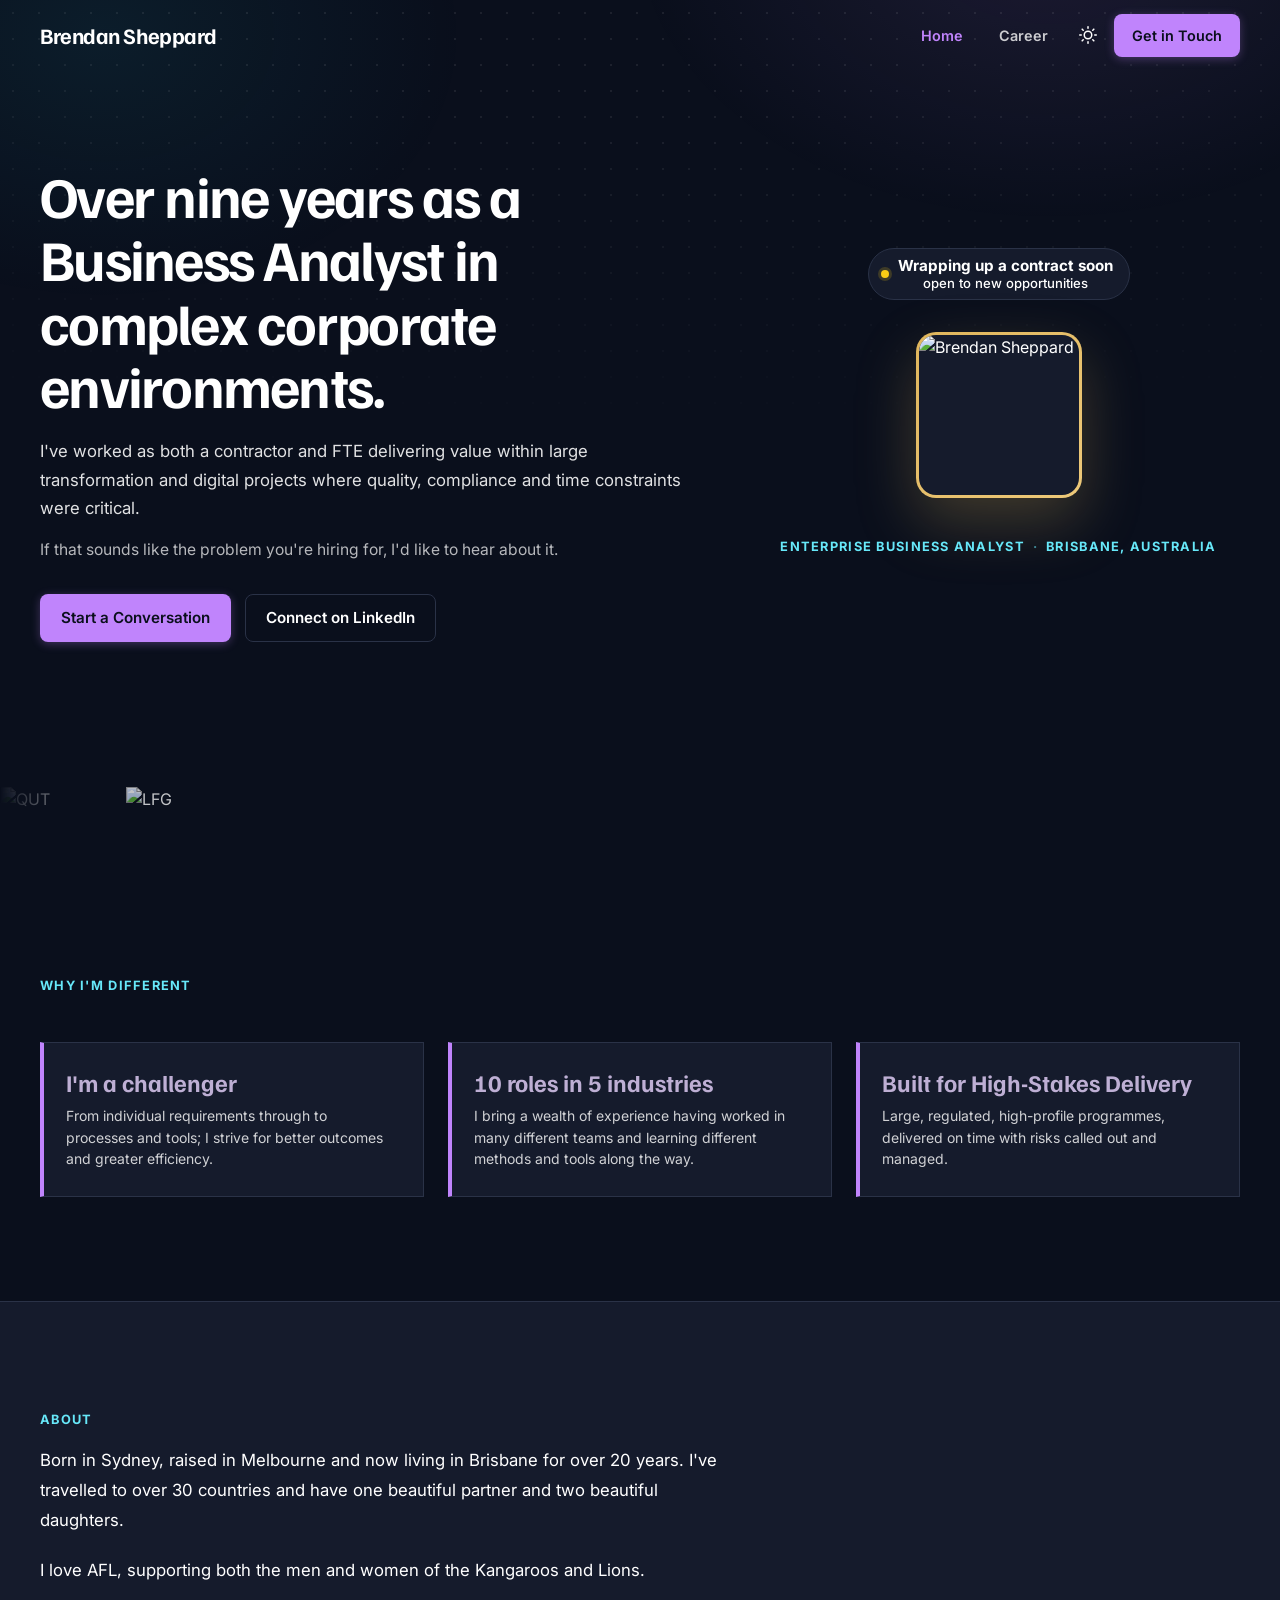
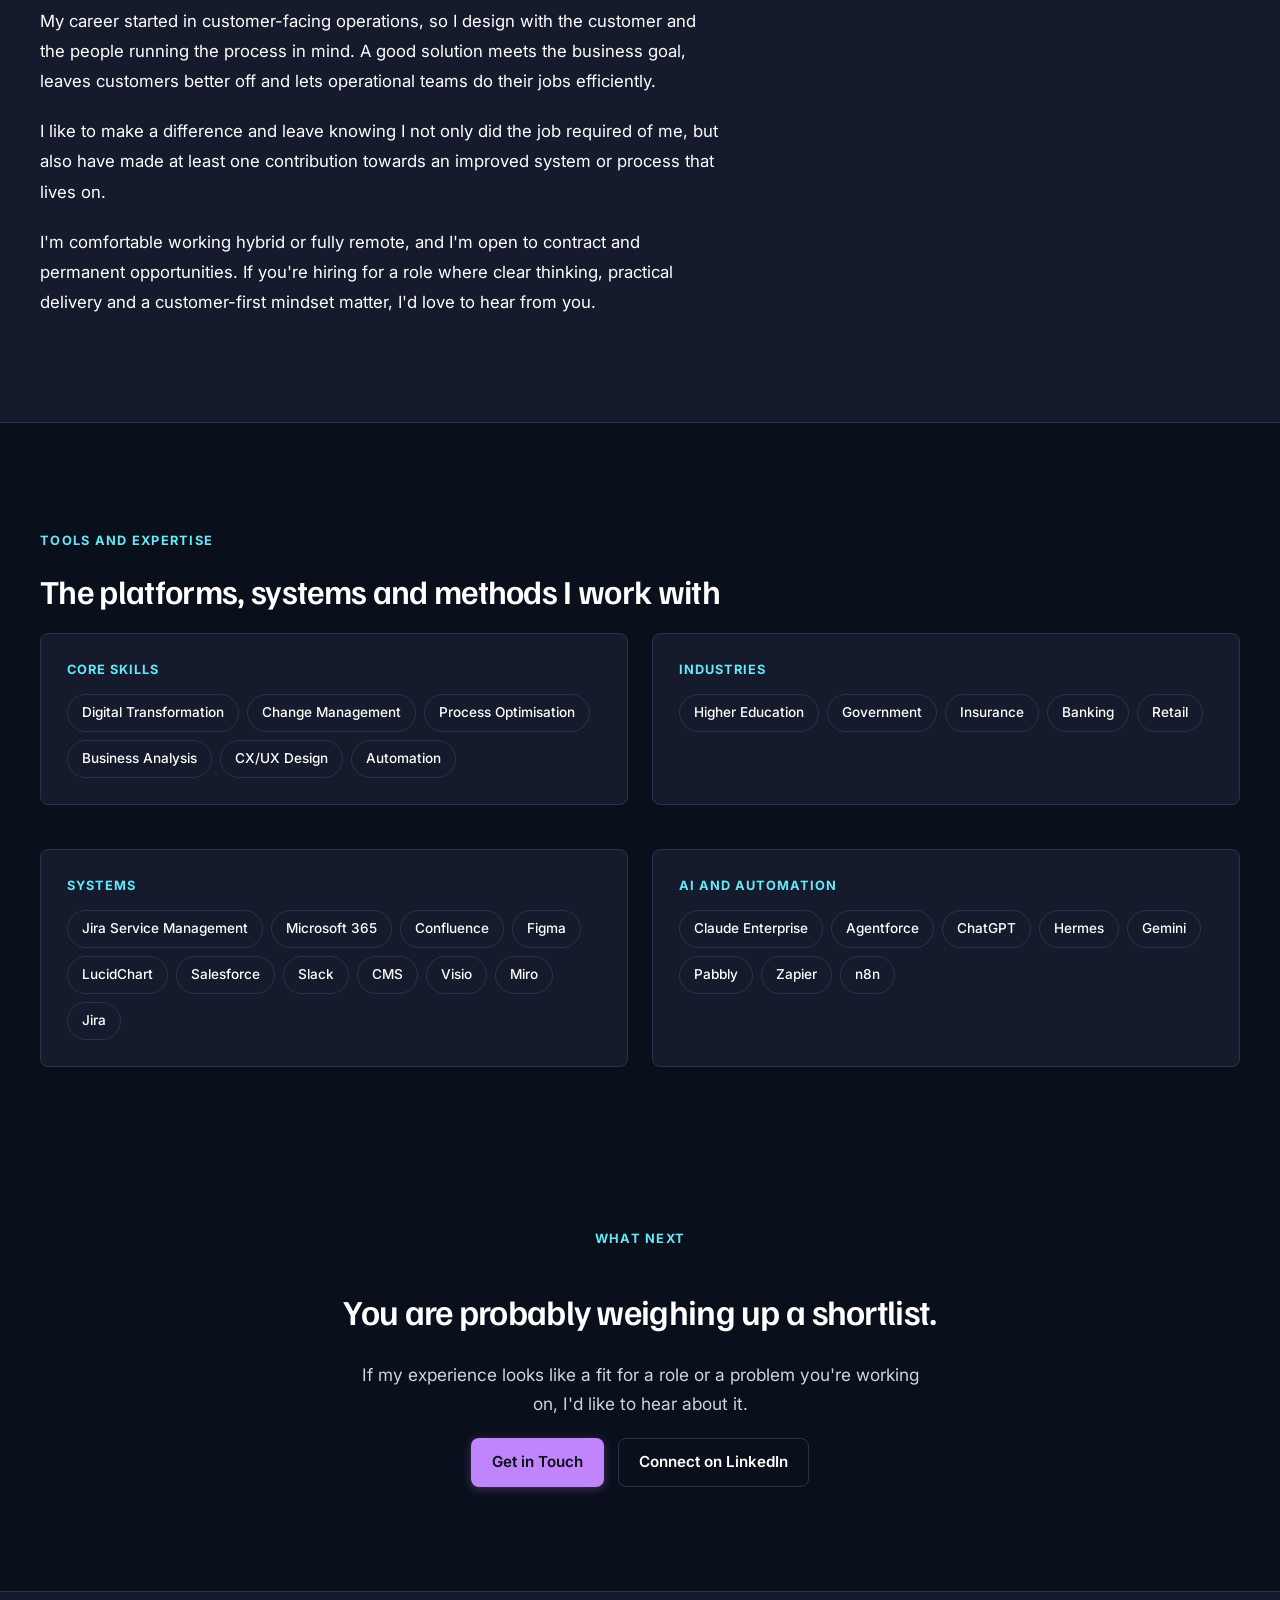
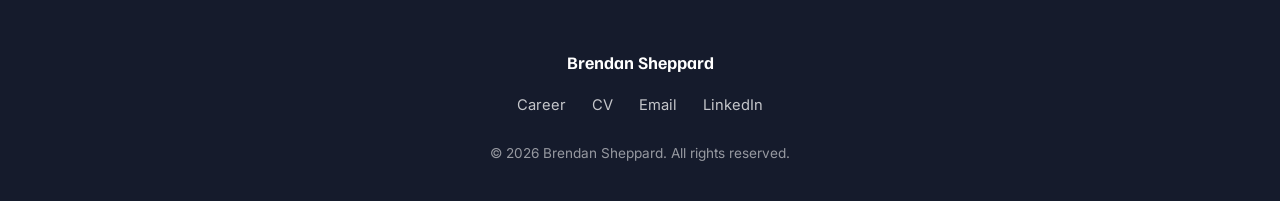
==== commit bedcb39c: "nav: active page link uses saturated accent purple in dark mode (was near-white)" ====
--- a/index.html
+++ b/index.html
@@ -265,6 +265,10 @@
     }
     .header-right .nav-link:hover { opacity: 1; background: var(--surface); }
     .header-right .nav-link[aria-current="page"] { opacity: 1; color: var(--accent-text); }
+    /* Dark mode: the compiled --accent-text (#e9d5ff) is nearly identical
+       to the white inactive links at .78 opacity — use the saturated
+       --accent purple instead so the active page is obvious. */
+    [data-theme="dark"] .header-right .nav-link[aria-current="page"] { color: var(--accent); }
 
     /* Mobile drawer nav links */
     .mobile-nav .nav-link {
@@ -279,6 +283,7 @@
     }
     .mobile-nav .nav-link:hover,
     .mobile-nav .nav-link[aria-current="page"] { opacity: 1; color: var(--accent-text); }
+    [data-theme="dark"] .mobile-nav .nav-link[aria-current="page"] { color: var(--accent); }
     .mobile-nav .mobile-nav-links { margin-bottom: 4px; }
   /* Patch v2.1, 17 Oct 2026: Why I'm Different section — three
        accent-left cards in a row, number above claim. */
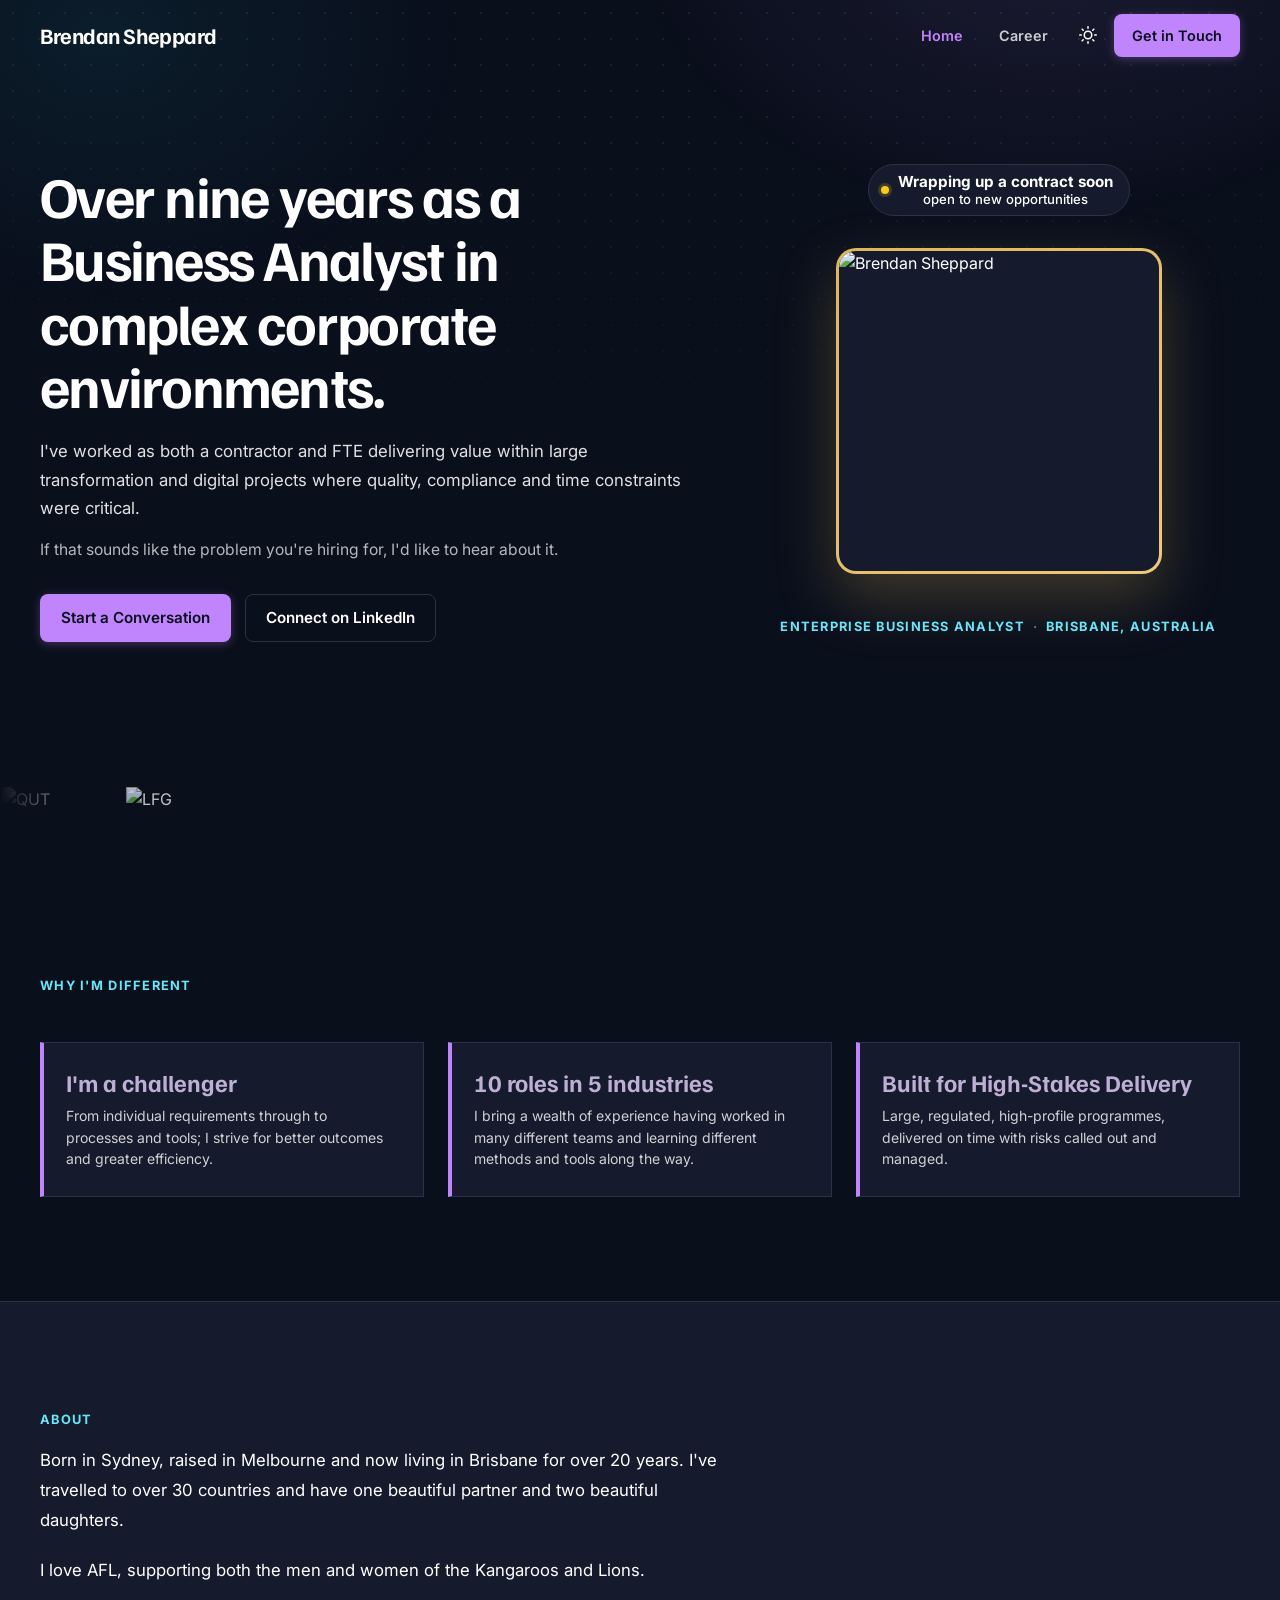
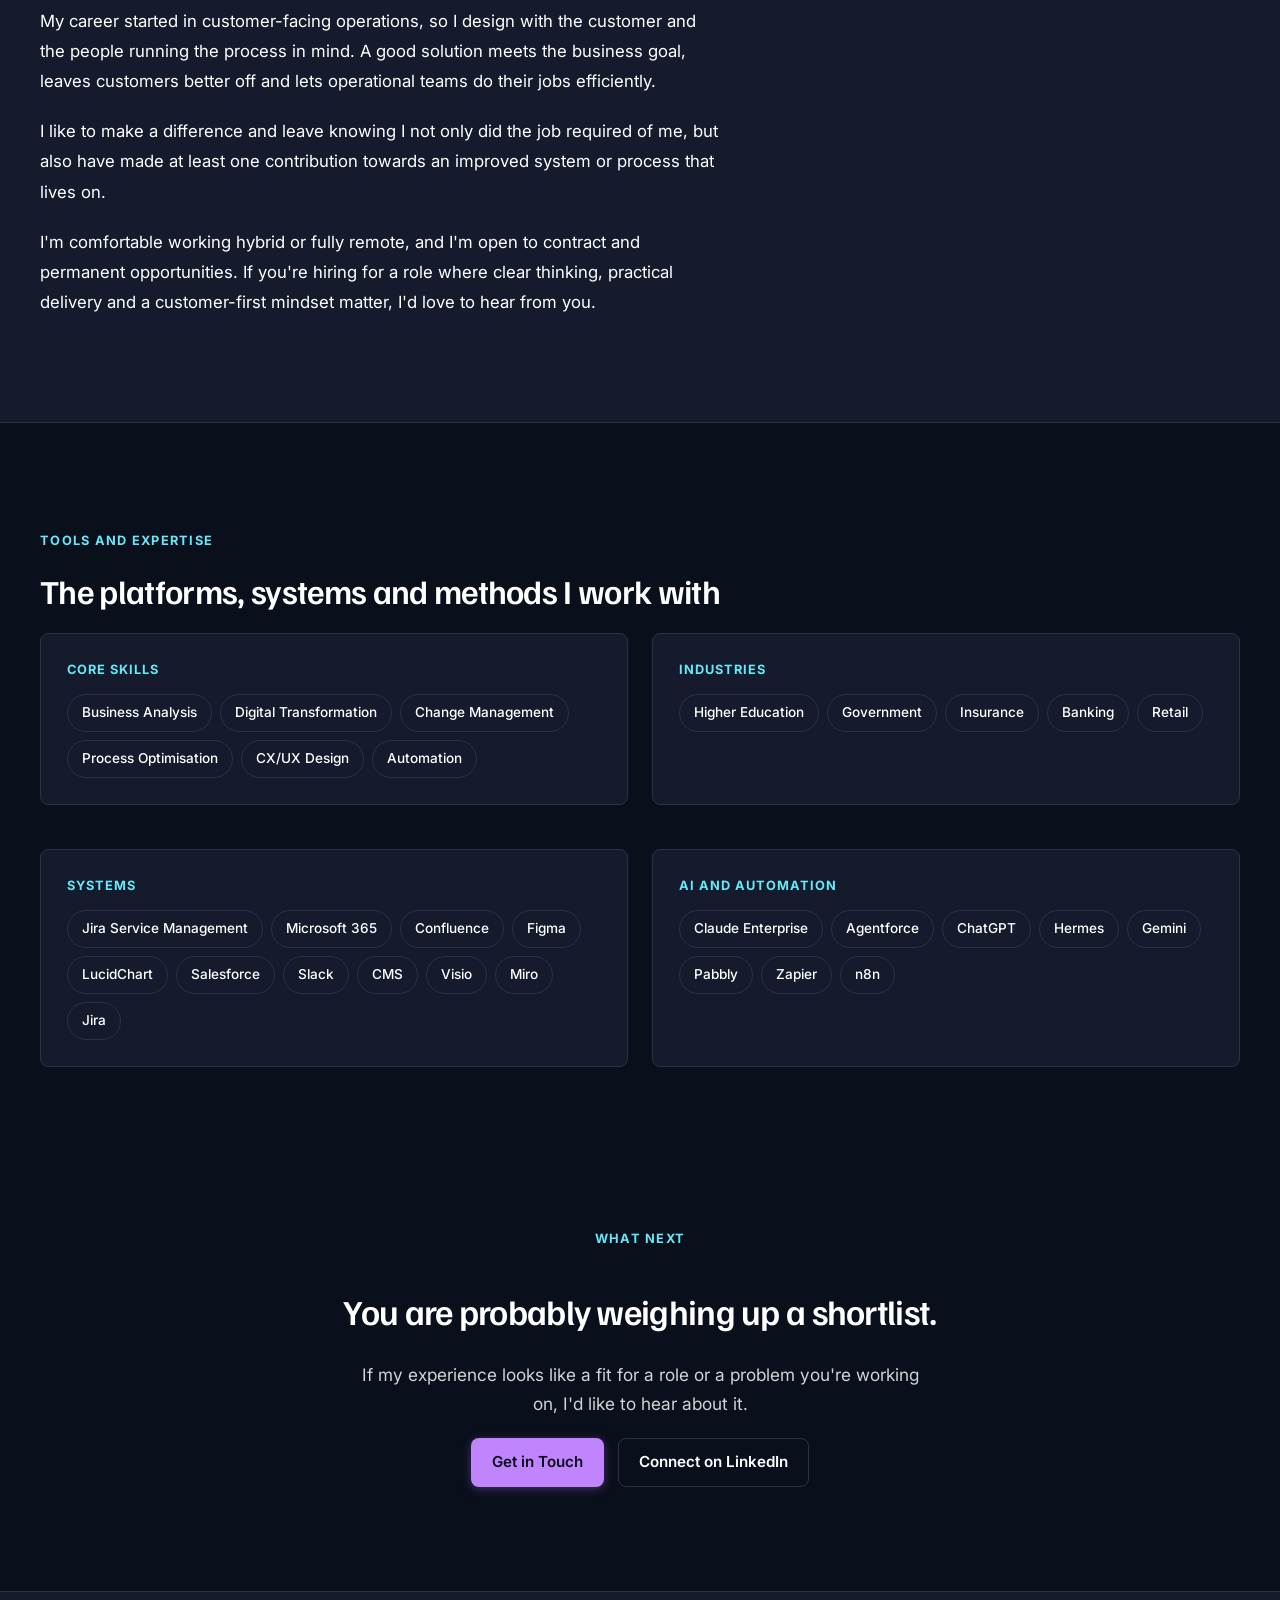
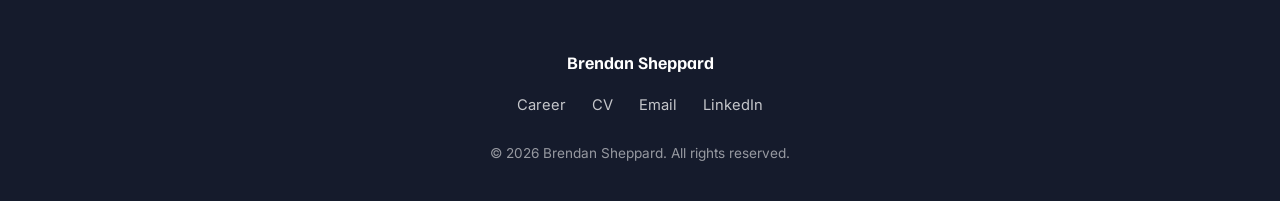
==== commit 1c0d2184: "home: hero portrait full-size (match prod), pin Business Analysis first in Core Skills; career: sing" ====
--- a/index.html
+++ b/index.html
@@ -3,6 +3,8 @@
      first 90 days, how I work, certifications. Years claim corrected.
      v2.8, 19 Oct 2026: career map page added — header Career nav link,
      mobile hamburger restored (2+ nav items), envelope button removed.
+     v2.9, 20 Oct 2026: hero portrait full-size (removed dev-only half-size
+     patch — prod look), Core Skills 'Business Analysis' pinned first.
      Dev only: career.html not yet on prod. -->
 <!DOCTYPE html>
 <html lang="en-AU">
@@ -417,22 +419,6 @@
     .contact-band {
       padding-top: clamp(24px, 3vw, 40px);
       padding-bottom: clamp(64px, 9vw, 104px);
-    }
-  /* Patch v2.7, 19 Oct 2026: dev-only — profile portrait at half size.
-     Compiled widths min(260px,58vw) / min(320px,68vw) halve to
-     min(130px,29vw) / min(160px,34vw). Overrides all three breakpoint
-     states (mobile, 900-1024 single col, 1025+ two col). The half-size
-     portrait also makes the media column shorter than the copy column,
-     which stretches grid row 1 and floats the caption far below the
-     photo — anchor the media block to the bottom of its row so the
-     caption gap stays at the 35px row-gap. */
-    .portrait { width: min(130px, 29vw); }
-    @media (width >= 900px) and (width <= 1024px) {
-      .portrait { width: min(130px, 29vw); }
-    }
-    @media (width >= 1025px) {
-      .portrait { width: min(160px, 34vw); }
-      .hero-media { align-self: end; }
     }
   /* Patch v2.8, 20 Oct 2026: keep theme toggle visible on mobile. The
      compiled stylesheet hides .theme-btn below 600px. For multi-page
@@ -651,7 +637,7 @@
           <div class="card facet-card reveal d1">
             <h3>Core Skills</h3>
             <div class="chips">
-              <span class="chip">Business Analysis</span>
+              <span class="chip" data-pin="first">Business Analysis</span>
               <span class="chip">Process Optimisation</span>
               <span class="chip">Digital Transformation</span>
               <span class="chip">Automation</span>
@@ -815,6 +801,10 @@
         rows.forEach(function(row) {
           row.forEach(function(item) { ordered.push(item.el); });
         });
+        // Pinned chips (data-pin="first") always stay first — e.g. Core Skills "Business Analysis"
+        var pinned = ordered.filter(function(el) { return el.getAttribute('data-pin') === 'first'; });
+        var rest = ordered.filter(function(el) { return el.getAttribute('data-pin') !== 'first'; });
+        ordered = pinned.concat(rest);
         ordered.forEach(function(el) { container.appendChild(el); });
       }
 
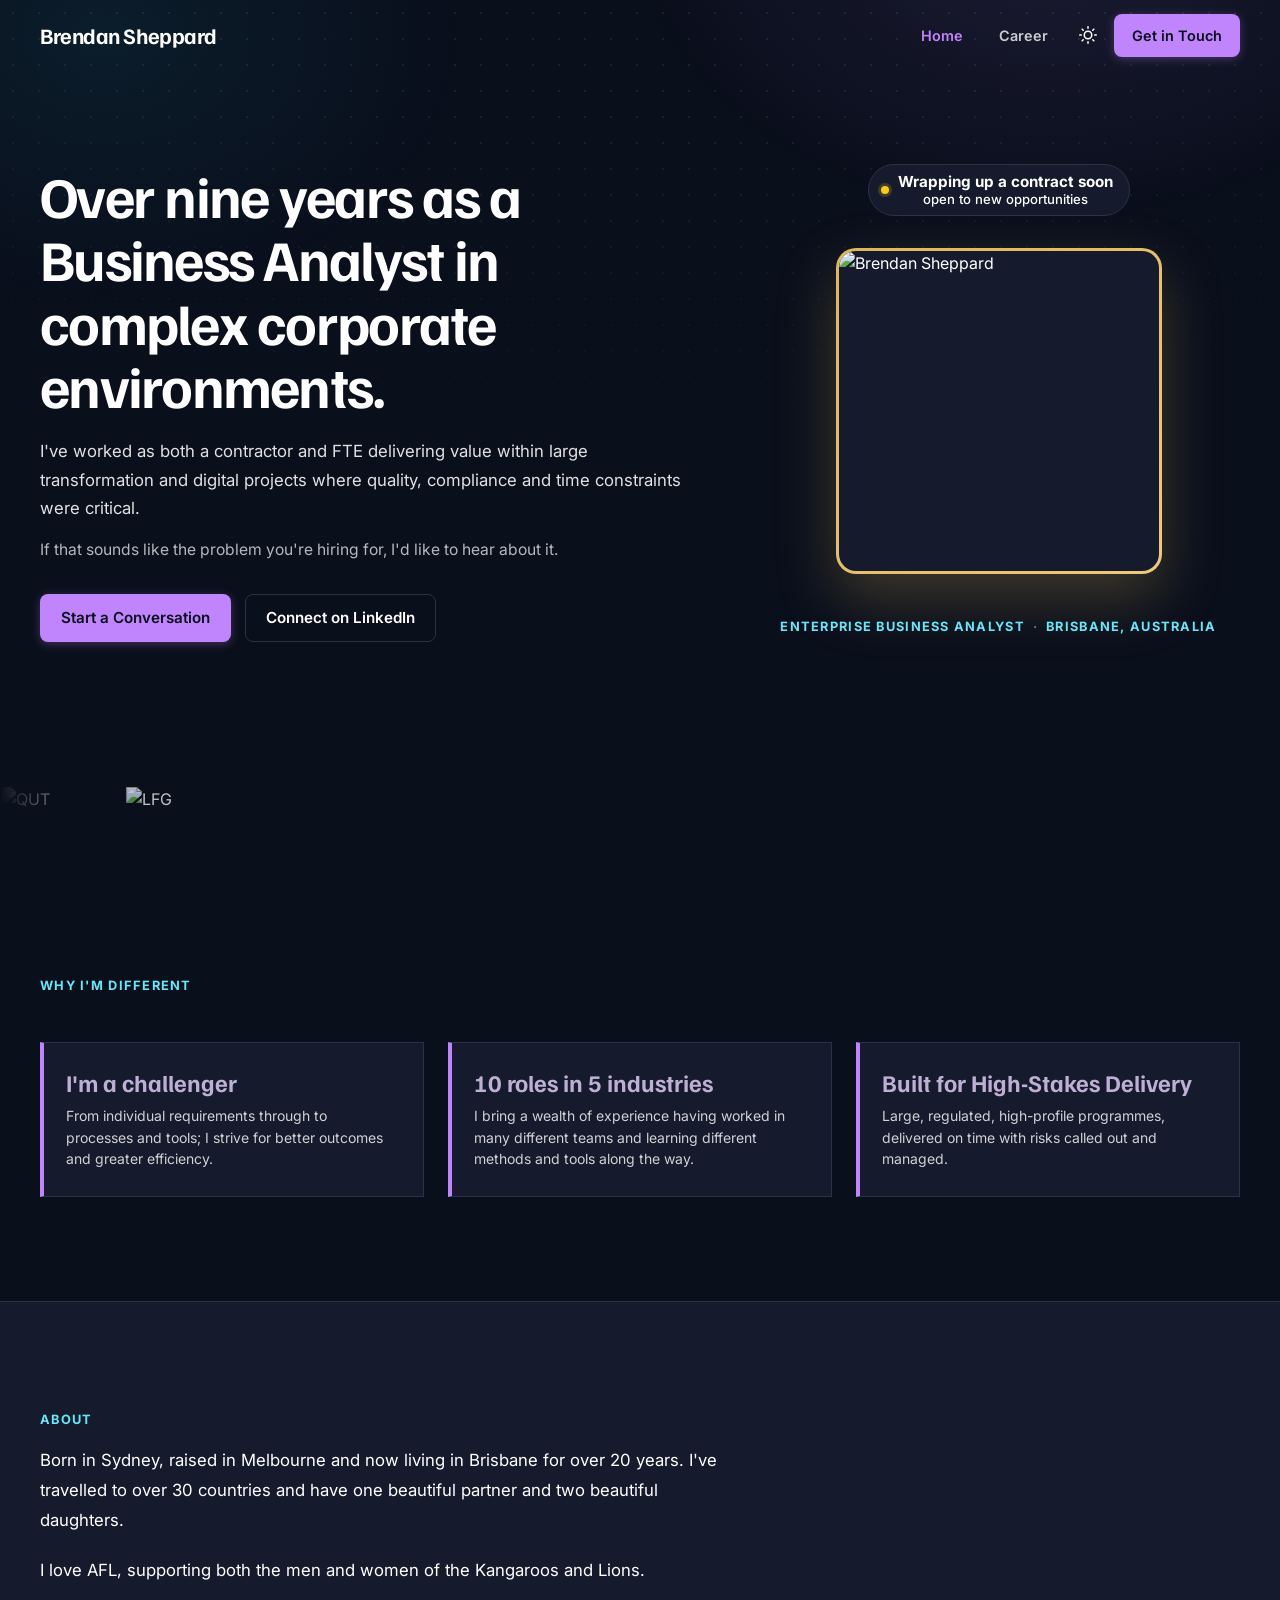
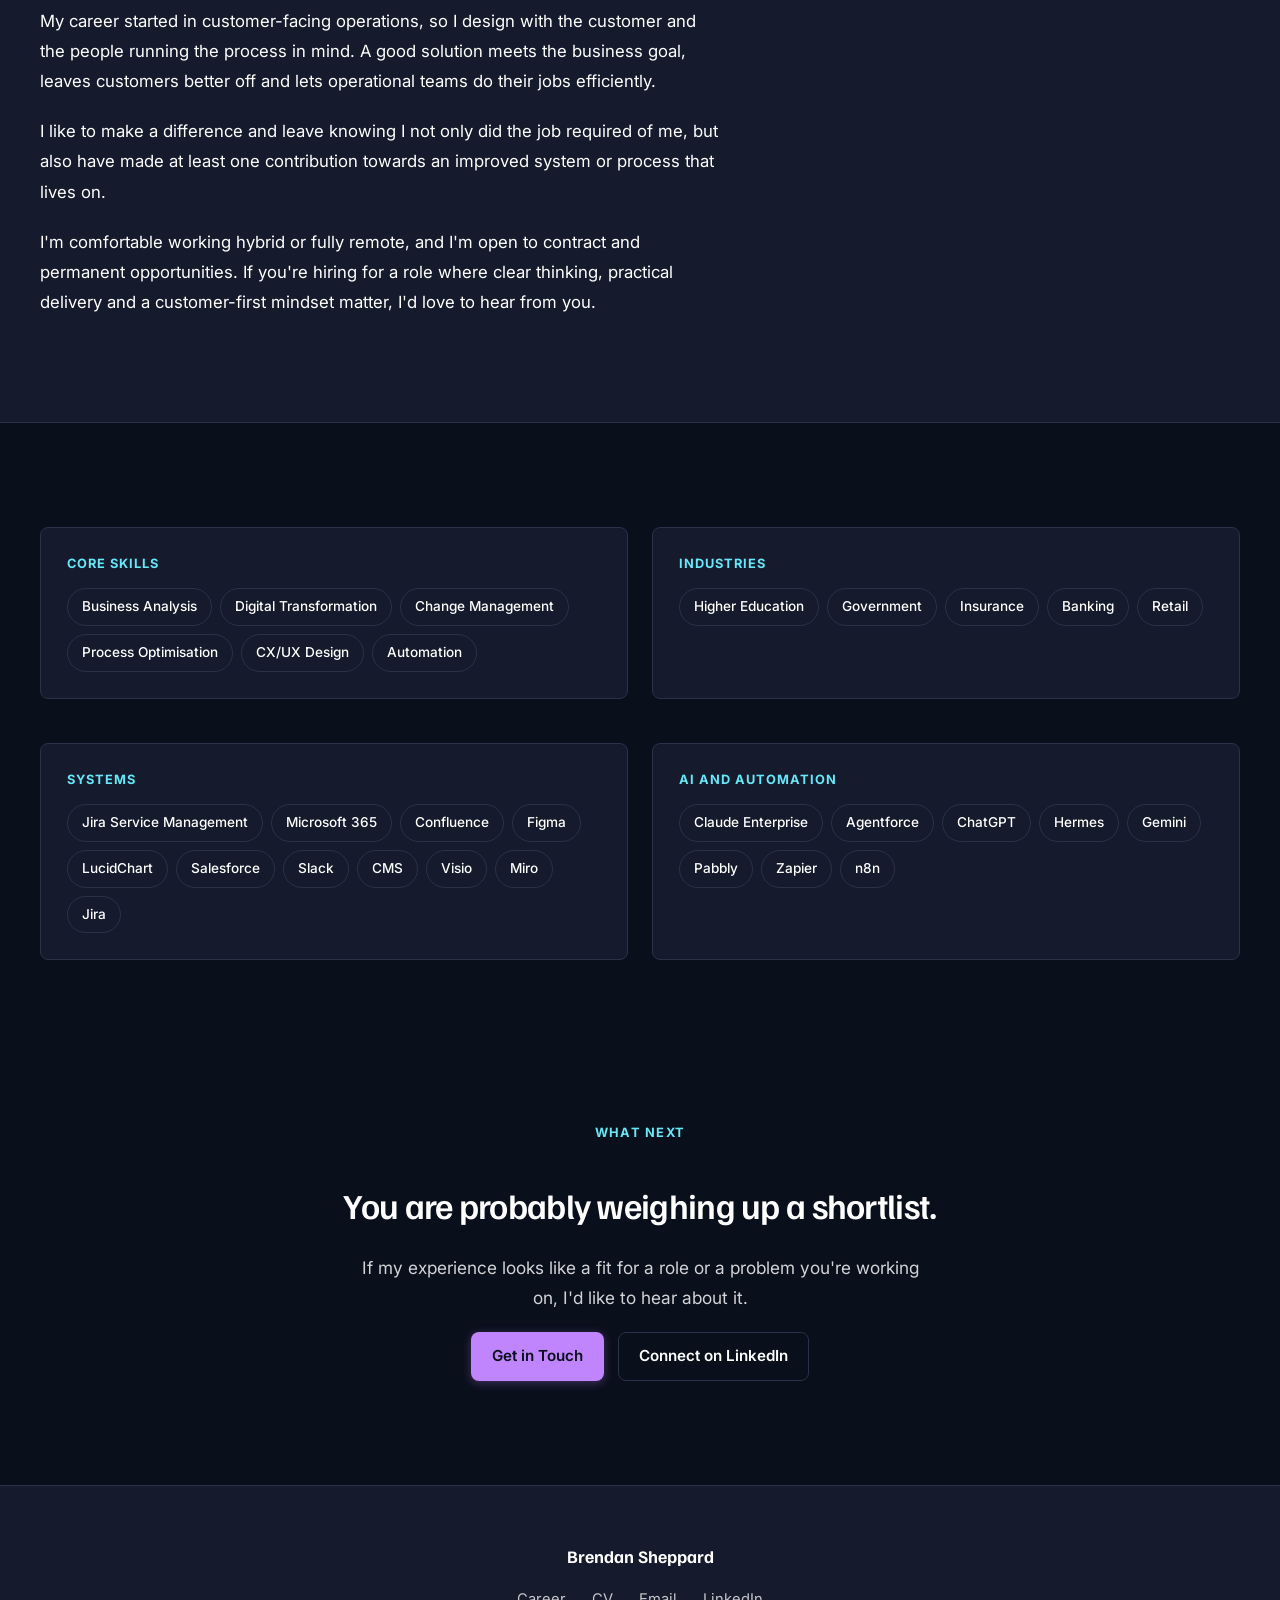
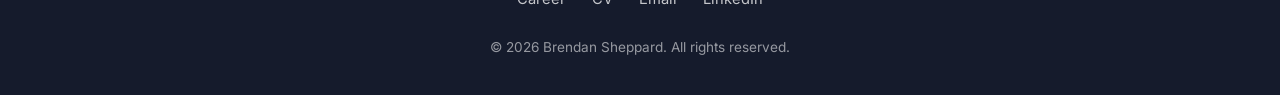
==== commit 30da4949: "home: remove 'Tools and expertise' section heading + subtitle; fix chip packer so pinned Business An" ====
--- a/index.html
+++ b/index.html
@@ -631,8 +631,6 @@
     <!-- Facet cards -->
     <section class="section">
       <div class="container">
-        <span class="eyebrow reveal">Tools and expertise</span>
-        <h2 class="section-title reveal">The platforms, systems and methods I work with</h2>
         <div class="facet-grid">
           <div class="card facet-card reveal d1">
             <h3>Core Skills</h3>
@@ -774,13 +772,18 @@
           return { el: c, w: c.offsetWidth };
         });
 
-        // best-fit decreasing: sort biggest first
-        items.sort(function(a, b) { return b.w - a.w; });
+        // Pinned chips (data-pin="first") seed the FIRST row so the pack can
+        // fill in beside them — e.g. Core Skills "Business Analysis". Other
+        // chips pack best-fit decreasing around them.
+        var pinned = items.filter(function(it) { return it.el.getAttribute('data-pin') === 'first'; });
+        var rest = items.filter(function(it) { return it.el.getAttribute('data-pin') !== 'first'; });
+        rest.sort(function(a, b) { return b.w - a.w; }); // best-fit decreasing: sort biggest first
 
         var cw = container.offsetWidth;
         var rows = [];
-
-        items.forEach(function(item) {
+        if (pinned.length) rows.push(pinned);
+
+        if (rest.length) rest.forEach(function(item) {
           var placed = false;
           for (var i = 0; i < rows.length; i++) {
             var row = rows[i];
@@ -801,10 +804,6 @@
         rows.forEach(function(row) {
           row.forEach(function(item) { ordered.push(item.el); });
         });
-        // Pinned chips (data-pin="first") always stay first — e.g. Core Skills "Business Analysis"
-        var pinned = ordered.filter(function(el) { return el.getAttribute('data-pin') === 'first'; });
-        var rest = ordered.filter(function(el) { return el.getAttribute('data-pin') !== 'first'; });
-        ordered = pinned.concat(rest);
         ordered.forEach(function(el) { container.appendChild(el); });
       }
 
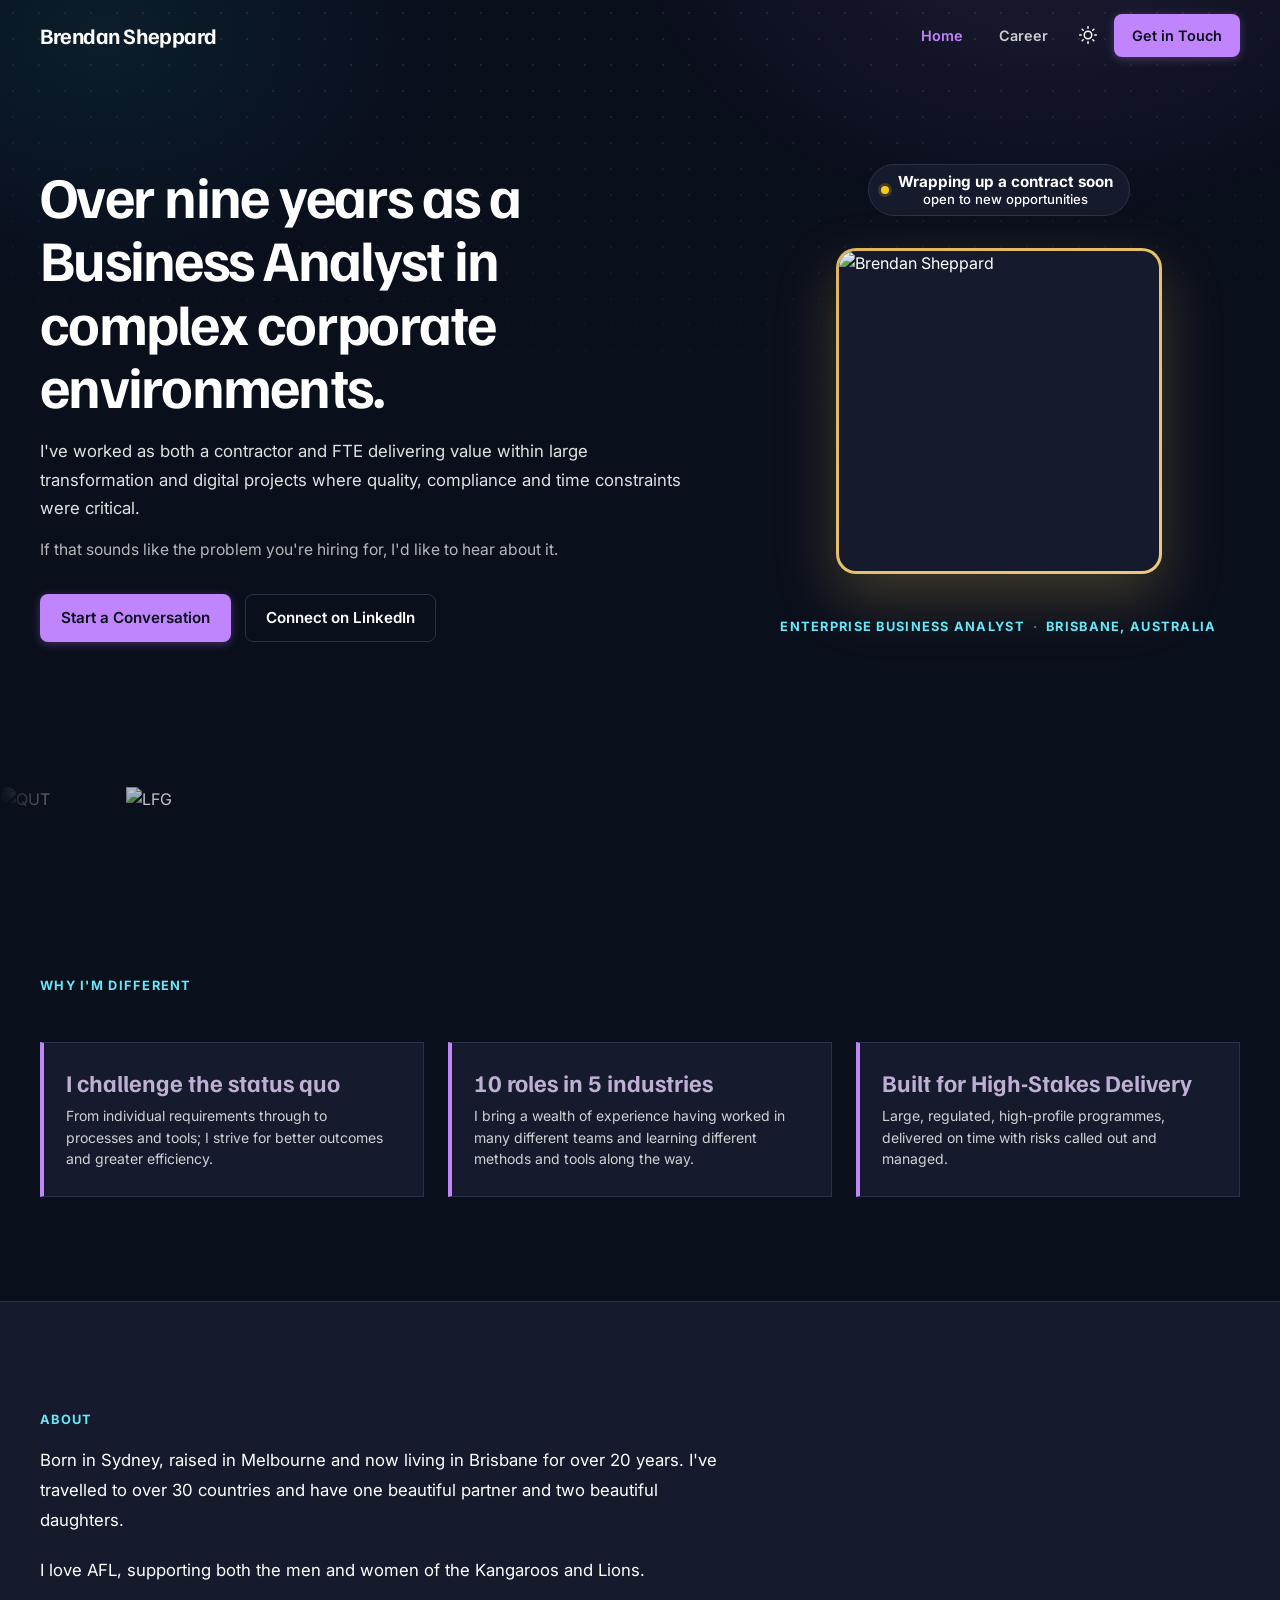
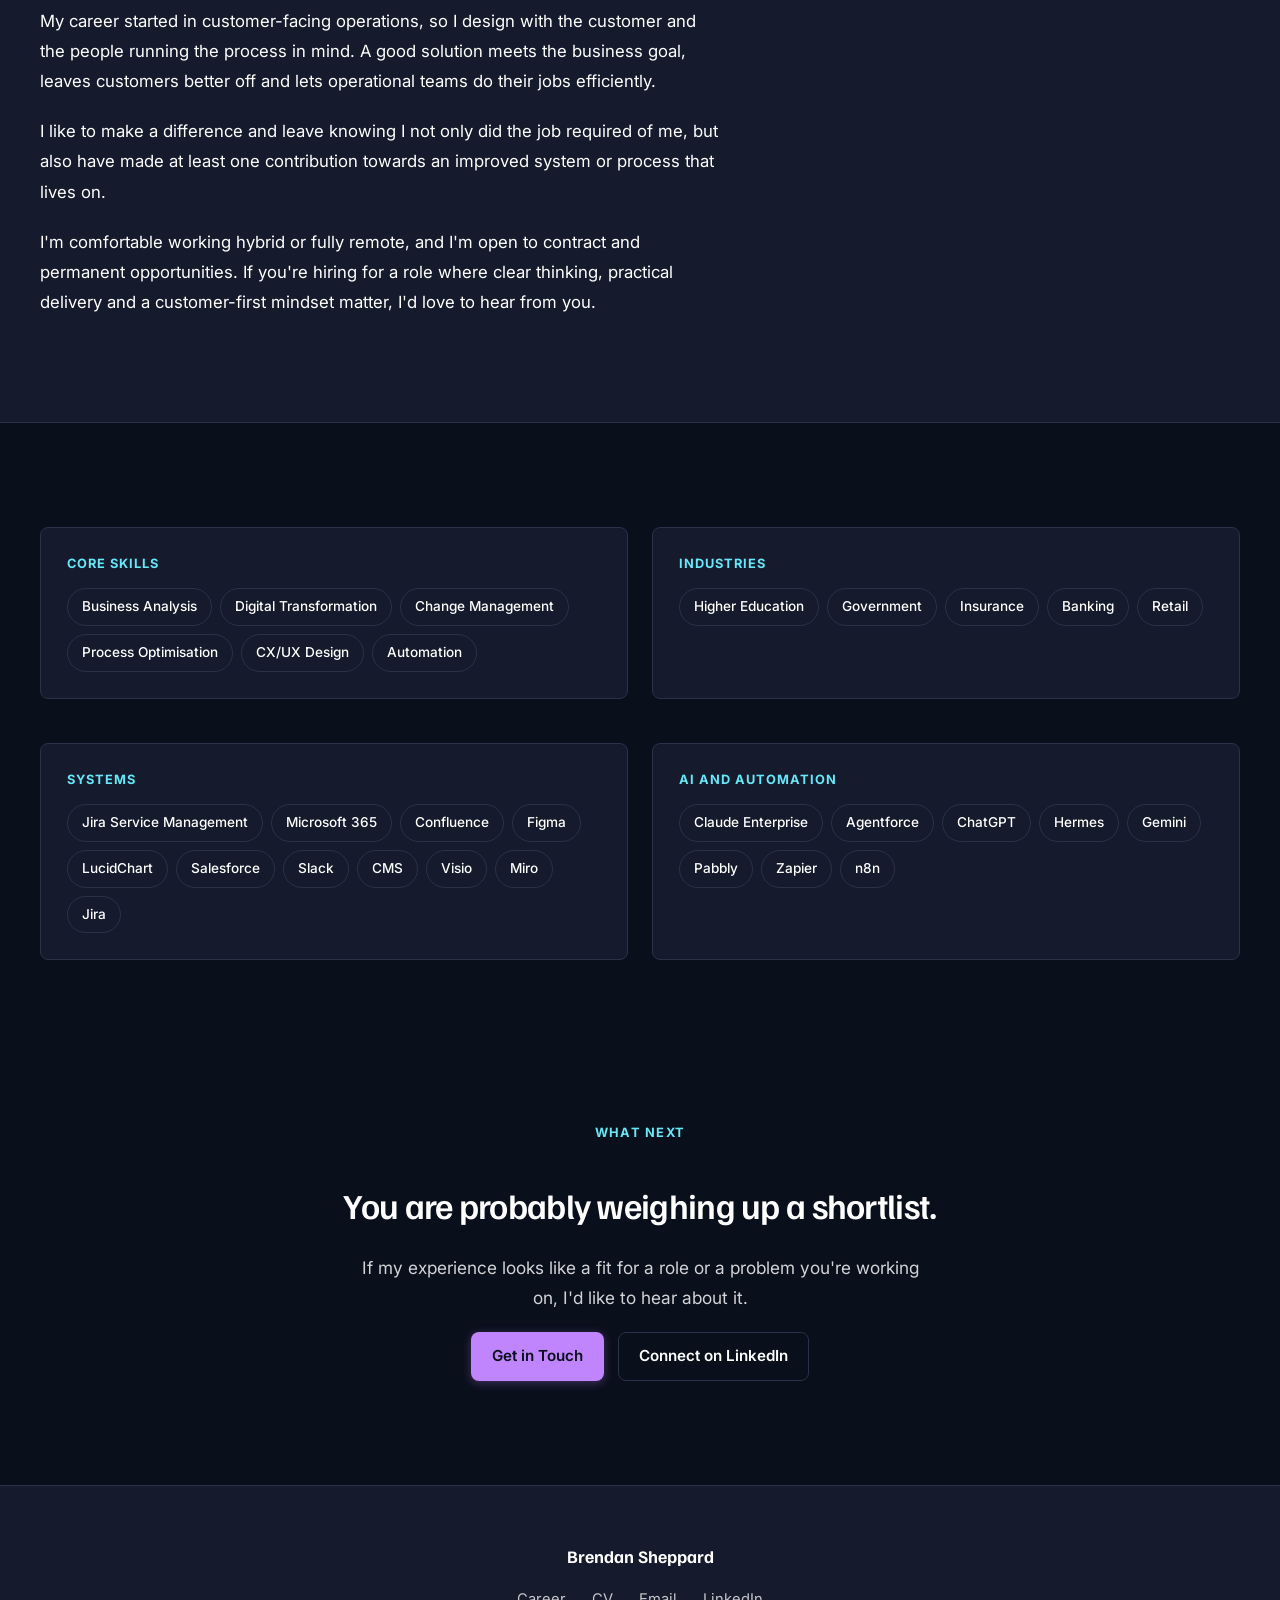
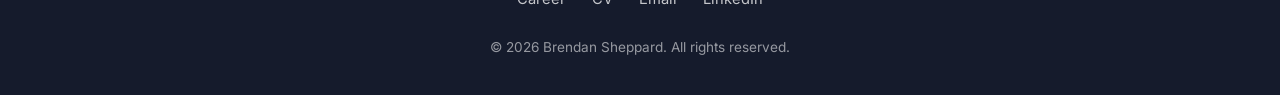
==== commit f072b134: "Homepage: 'I'm a challenger' -> 'I challenge the status quo'" ====
--- a/index.html
+++ b/index.html
@@ -5,6 +5,8 @@
      mobile hamburger restored (2+ nav items), envelope button removed.
      v2.9, 20 Oct 2026: hero portrait full-size (removed dev-only half-size
      patch — prod look), Core Skills 'Business Analysis' pinned first.
+     v2.10, 20 Oct 2026: opaque scrolled header (was 72% translucent + blur —
+     headings slid under it).
      Dev only: career.html not yet on prod. -->
 <!DOCTYPE html>
 <html lang="en-AU">
@@ -426,6 +428,9 @@
      at every width; the mobile nav drawer toggle is an extra, not the
      only option. */
     #theme-toggle-desktop { display: grid; }
+    /* Opaque scrolled header — compiled rule uses 72% translucent bg + blur,
+       so section headings visibly slide under it. */
+    .header.scrolled { background: var(--bg); }
   </style>
 </head>
 <body>
@@ -582,7 +587,7 @@
         <div class="why-grid">
 
           <article class="card card-accent-left why-card reveal d1">
-            <p class="why-num">I'm a challenger</p>
+            <p class="why-num">I challenge the status quo</p>
             <p class="why-body">From individual requirements through to processes and tools; I strive for better outcomes and greater efficiency.</p>
           </article>
 
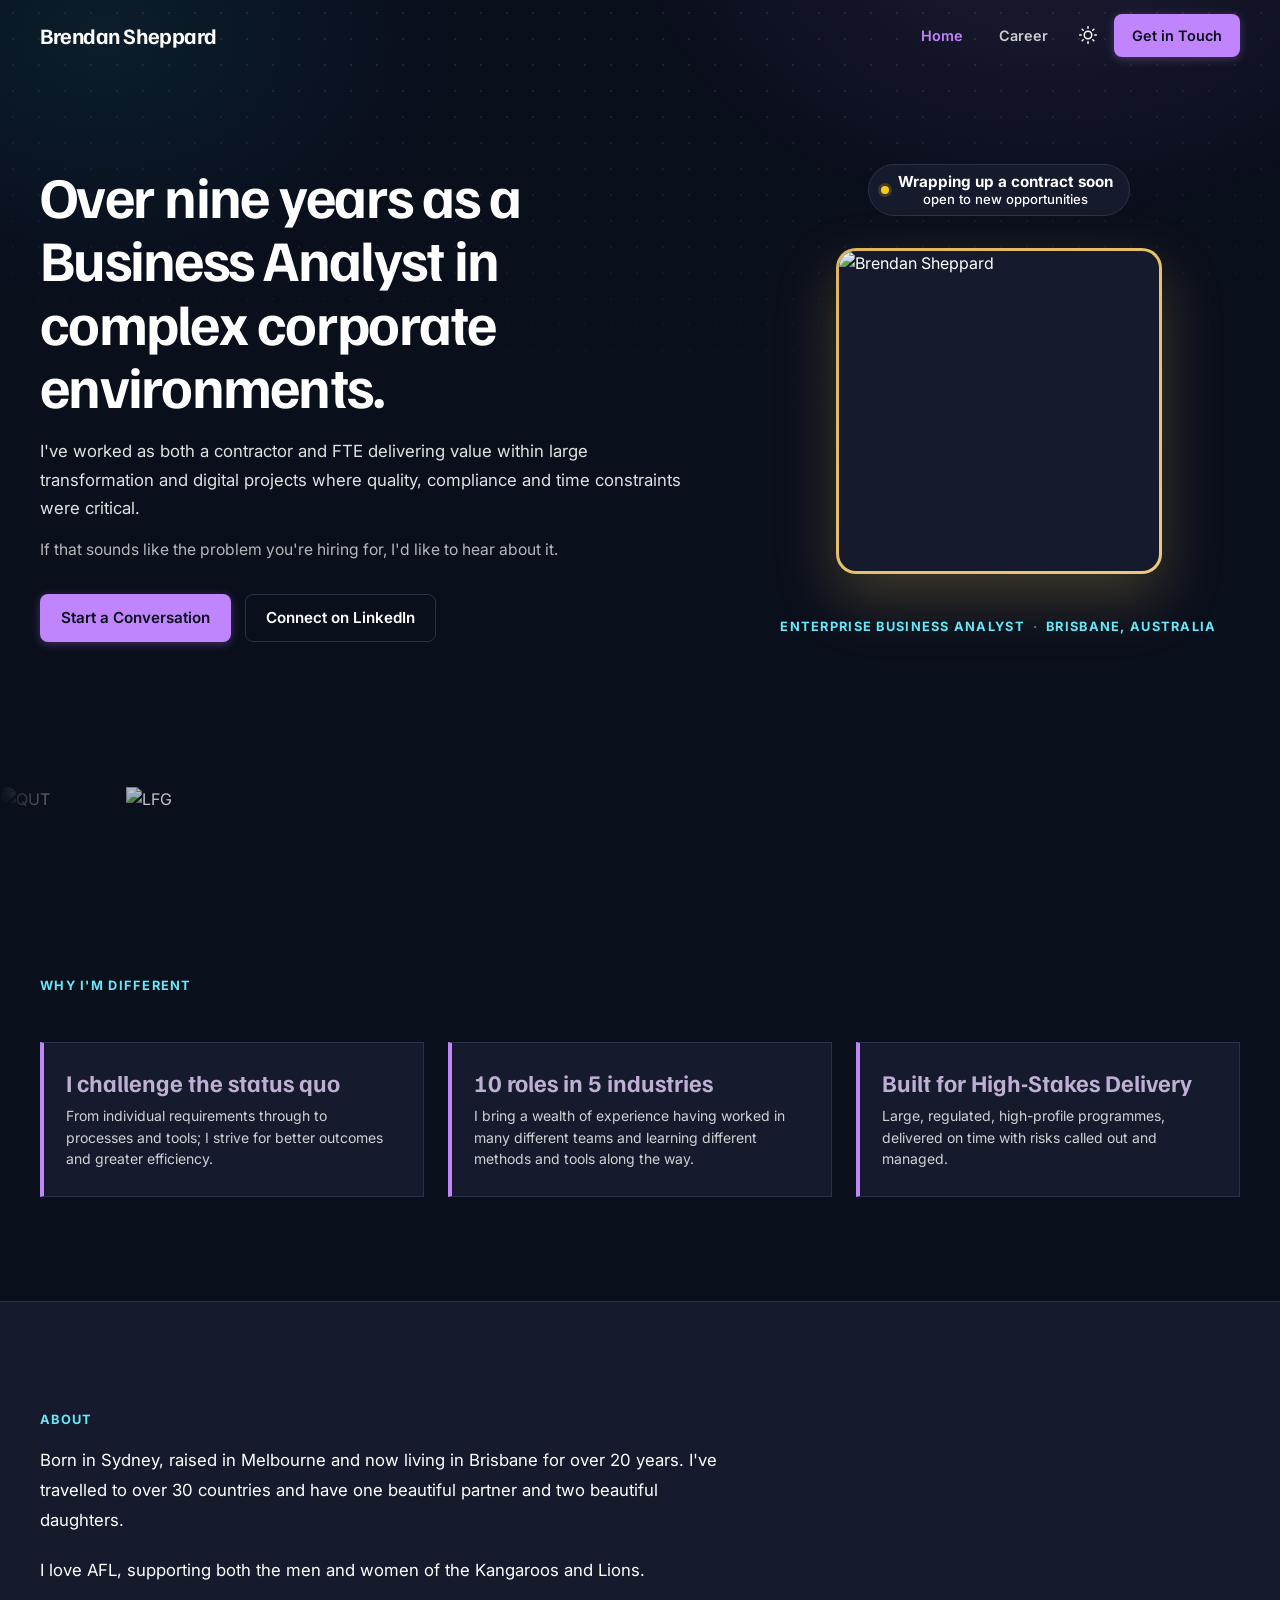
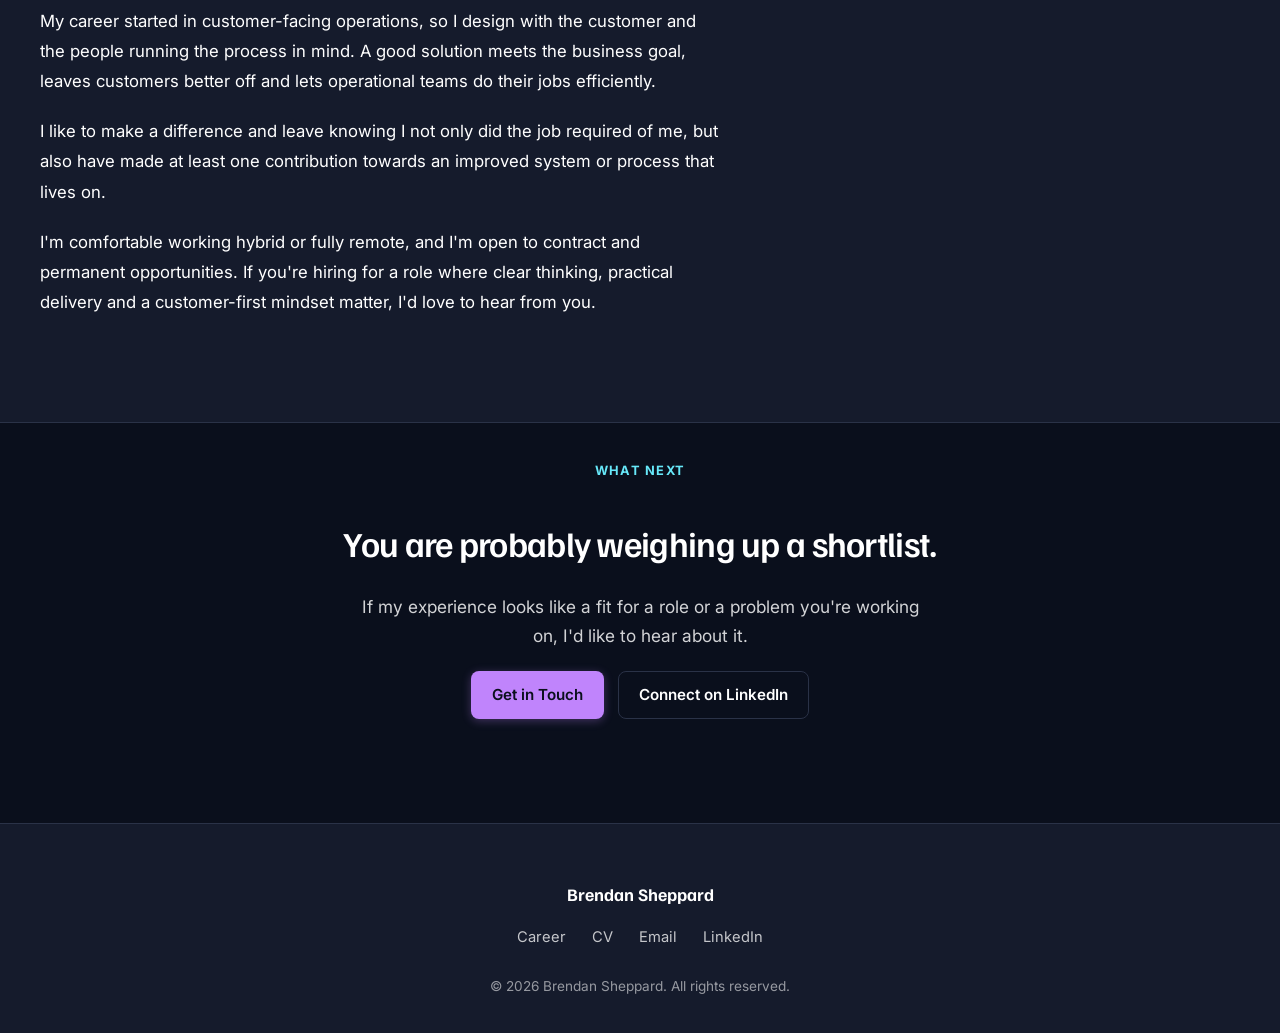
==== commit c264c04e: "Homepage: remove Core Skills/Industries/Systems/AI facet cards" ====
--- a/index.html
+++ b/index.html
@@ -428,9 +428,10 @@
      at every width; the mobile nav drawer toggle is an extra, not the
      only option. */
     #theme-toggle-desktop { display: grid; }
-    /* Opaque scrolled header — compiled rule uses 72% translucent bg + blur,
-       so section headings visibly slide under it. */
-    .header.scrolled { background: var(--bg); }
+    /* Frosted-glass scrolled header — 85% opaque (vs compiled 72%) with
+       heavier 24px blur so the frosted effect is visible through the
+       slight transparency without letting content read through clearly. */
+    .header.scrolled { background: color-mix(in srgb, var(--bg) 85%, transparent); -webkit-backdrop-filter: blur(24px); backdrop-filter: blur(24px); }
   </style>
 </head>
 <body>
@@ -628,67 +629,6 @@
         </div>
       </div>
     </section>
-
-    
-
-    
-
-    <!-- Facet cards -->
-    <section class="section">
-      <div class="container">
-        <div class="facet-grid">
-          <div class="card facet-card reveal d1">
-            <h3>Core Skills</h3>
-            <div class="chips">
-              <span class="chip" data-pin="first">Business Analysis</span>
-              <span class="chip">Process Optimisation</span>
-              <span class="chip">Digital Transformation</span>
-              <span class="chip">Automation</span>
-              <span class="chip">Change Management</span>
-              <span class="chip">CX/UX Design</span>
-            </div>
-          </div>
-          <div class="card facet-card reveal d2">
-            <h3>Industries</h3>
-            <div class="chips">
-              <span class="chip">Banking</span>
-              <span class="chip">Government</span>
-              <span class="chip">Insurance</span>
-              <span class="chip">Retail</span>
-              <span class="chip">Higher Education</span>
-            </div>
-          </div>
-          <div class="card facet-card reveal d3">
-            <h3>Systems</h3>
-            <div class="chips">
-              <span class="chip">Salesforce</span>
-              <span class="chip">Jira</span>
-              <span class="chip">Jira Service Management</span>
-              <span class="chip">Confluence</span>
-              <span class="chip">Microsoft 365</span>
-              <span class="chip">Figma</span>
-              <span class="chip">Miro</span>
-              <span class="chip">Visio</span>
-              <span class="chip">LucidChart</span>
-              <span class="chip">Slack</span>
-              <span class="chip">CMS</span>
-            </div>
-          </div>
-          <div class="card facet-card reveal d4">
-            <h3>AI and Automation</h3>
-            <div class="chips">
-              <span class="chip">Claude Enterprise</span>
-              <span class="chip">ChatGPT</span>
-              <span class="chip">Gemini</span>
-              <span class="chip">Hermes</span>
-              <span class="chip">Agentforce</span>
-              <span class="chip">n8n</span>
-              <span class="chip">Pabbly</span>
-              <span class="chip">Zapier</span>
-            </div>
-          </div>
-        </div>
-      </div>
     </section>
 
     <!-- Contact band -->
